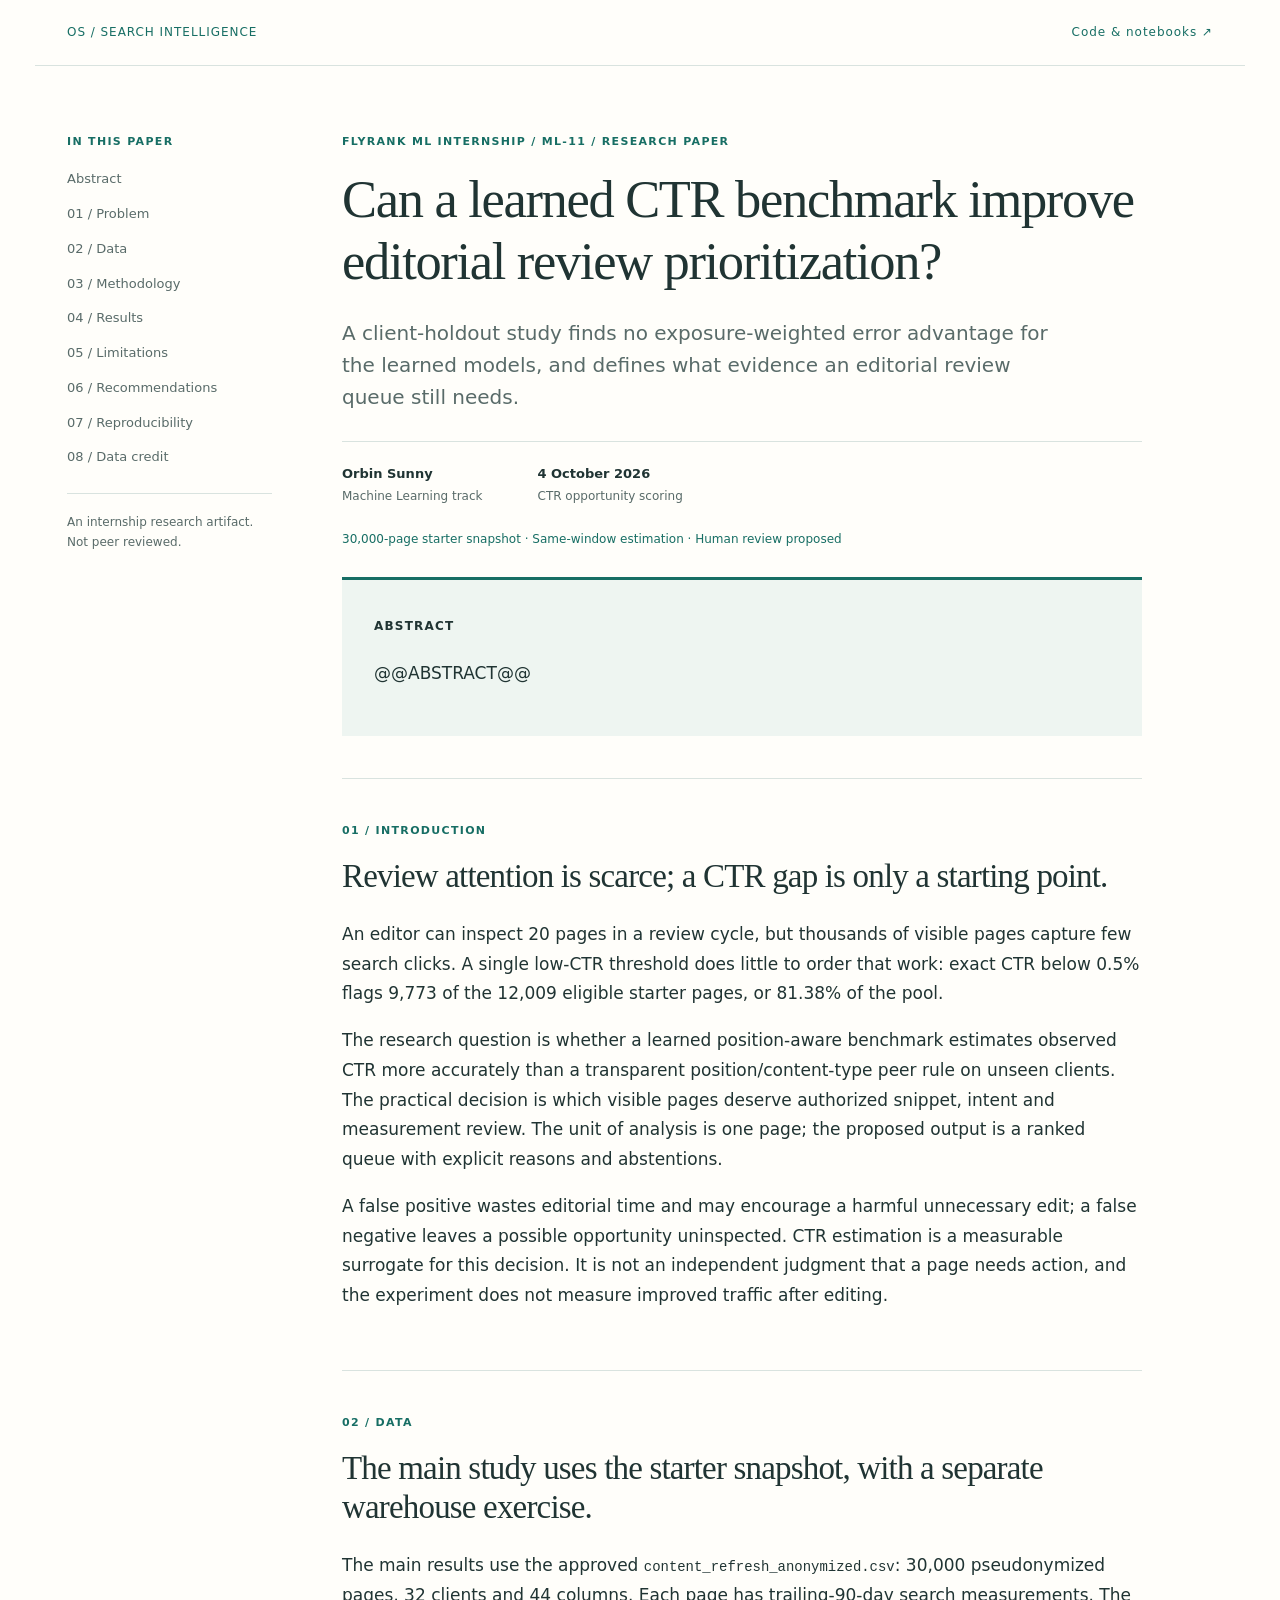
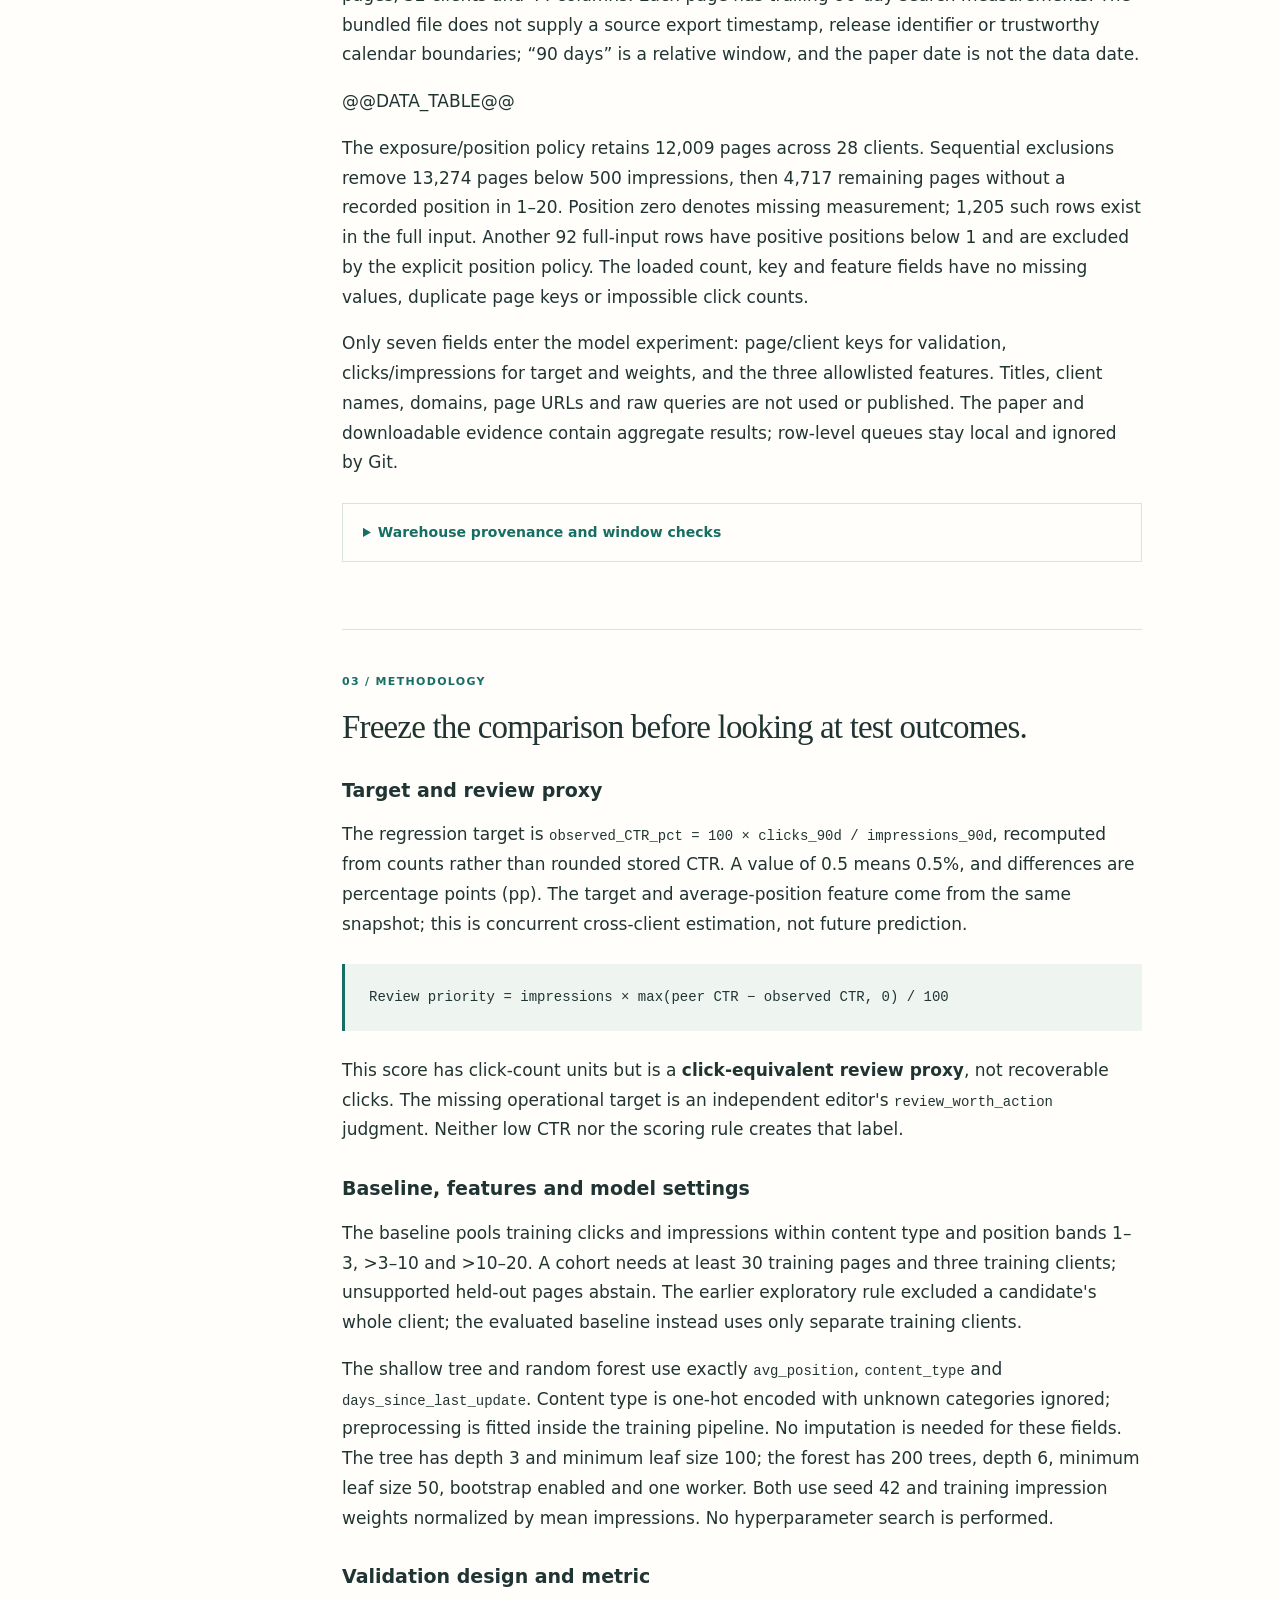
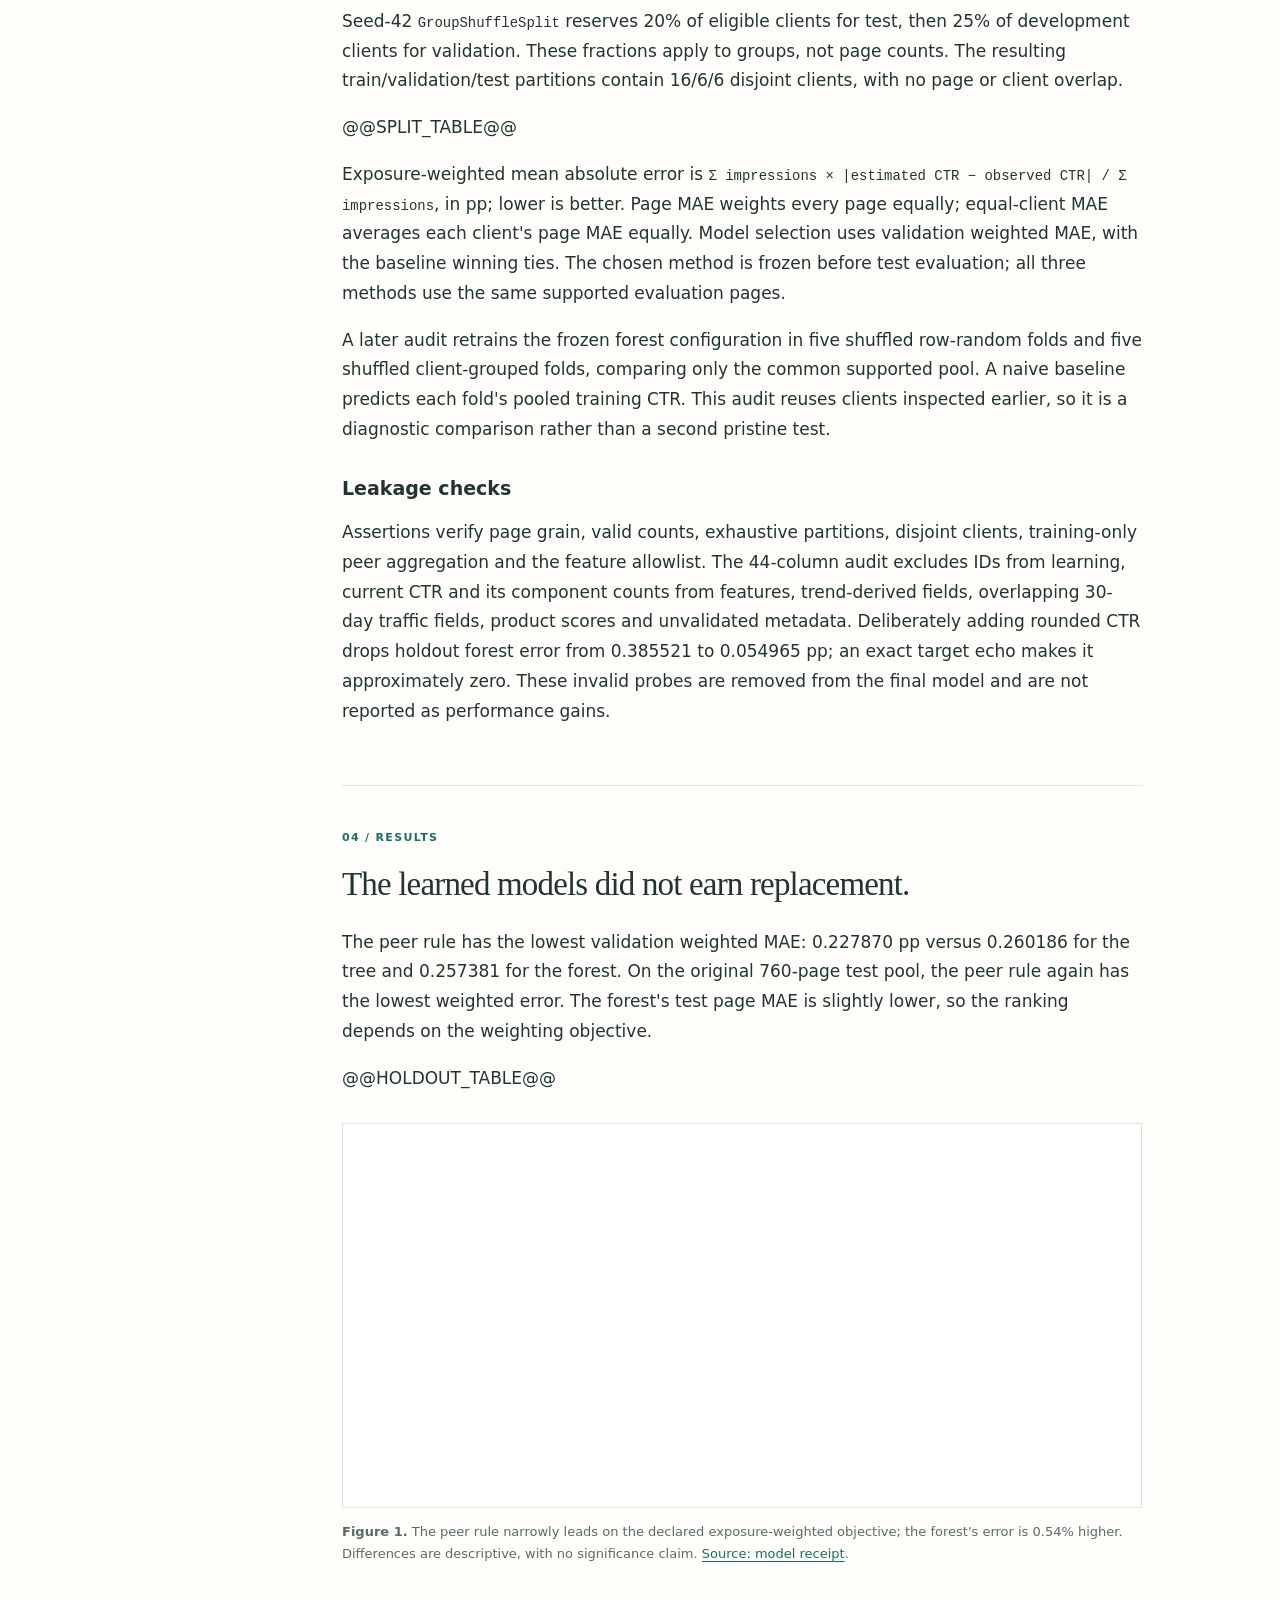
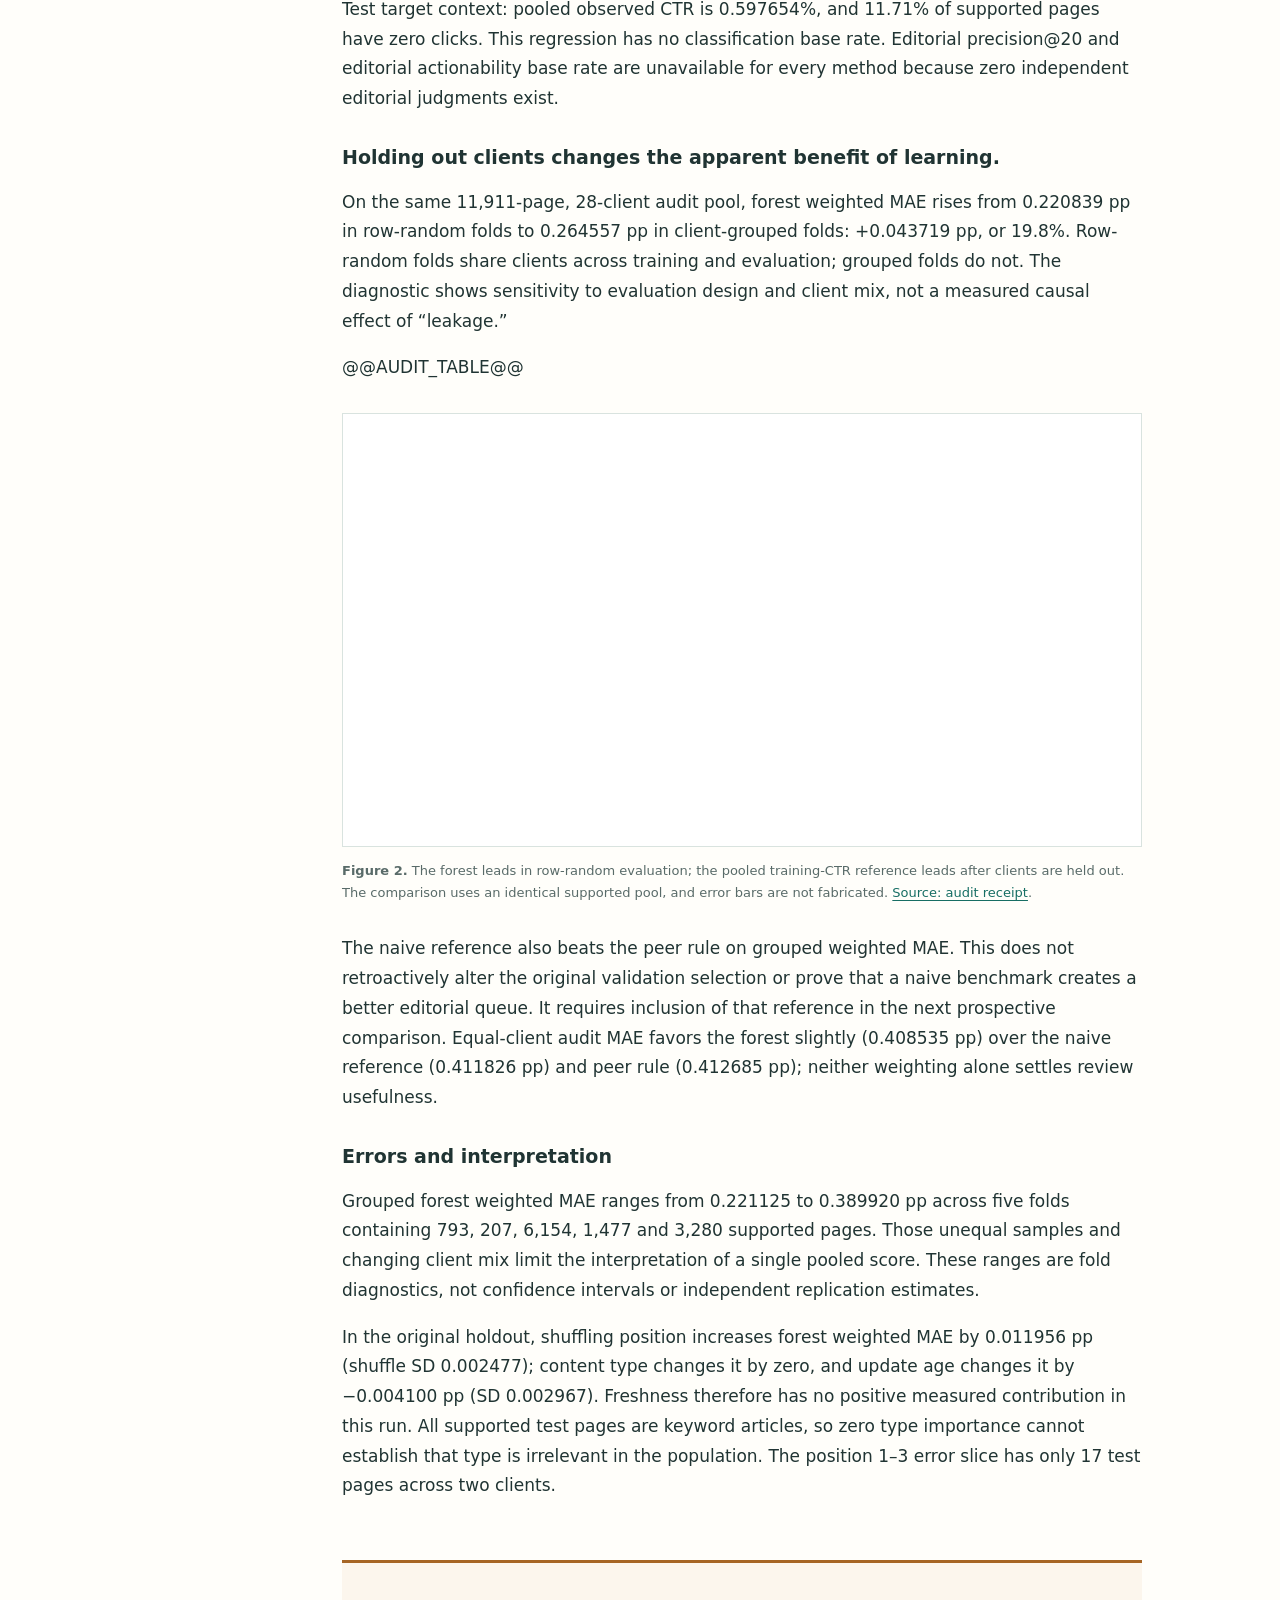
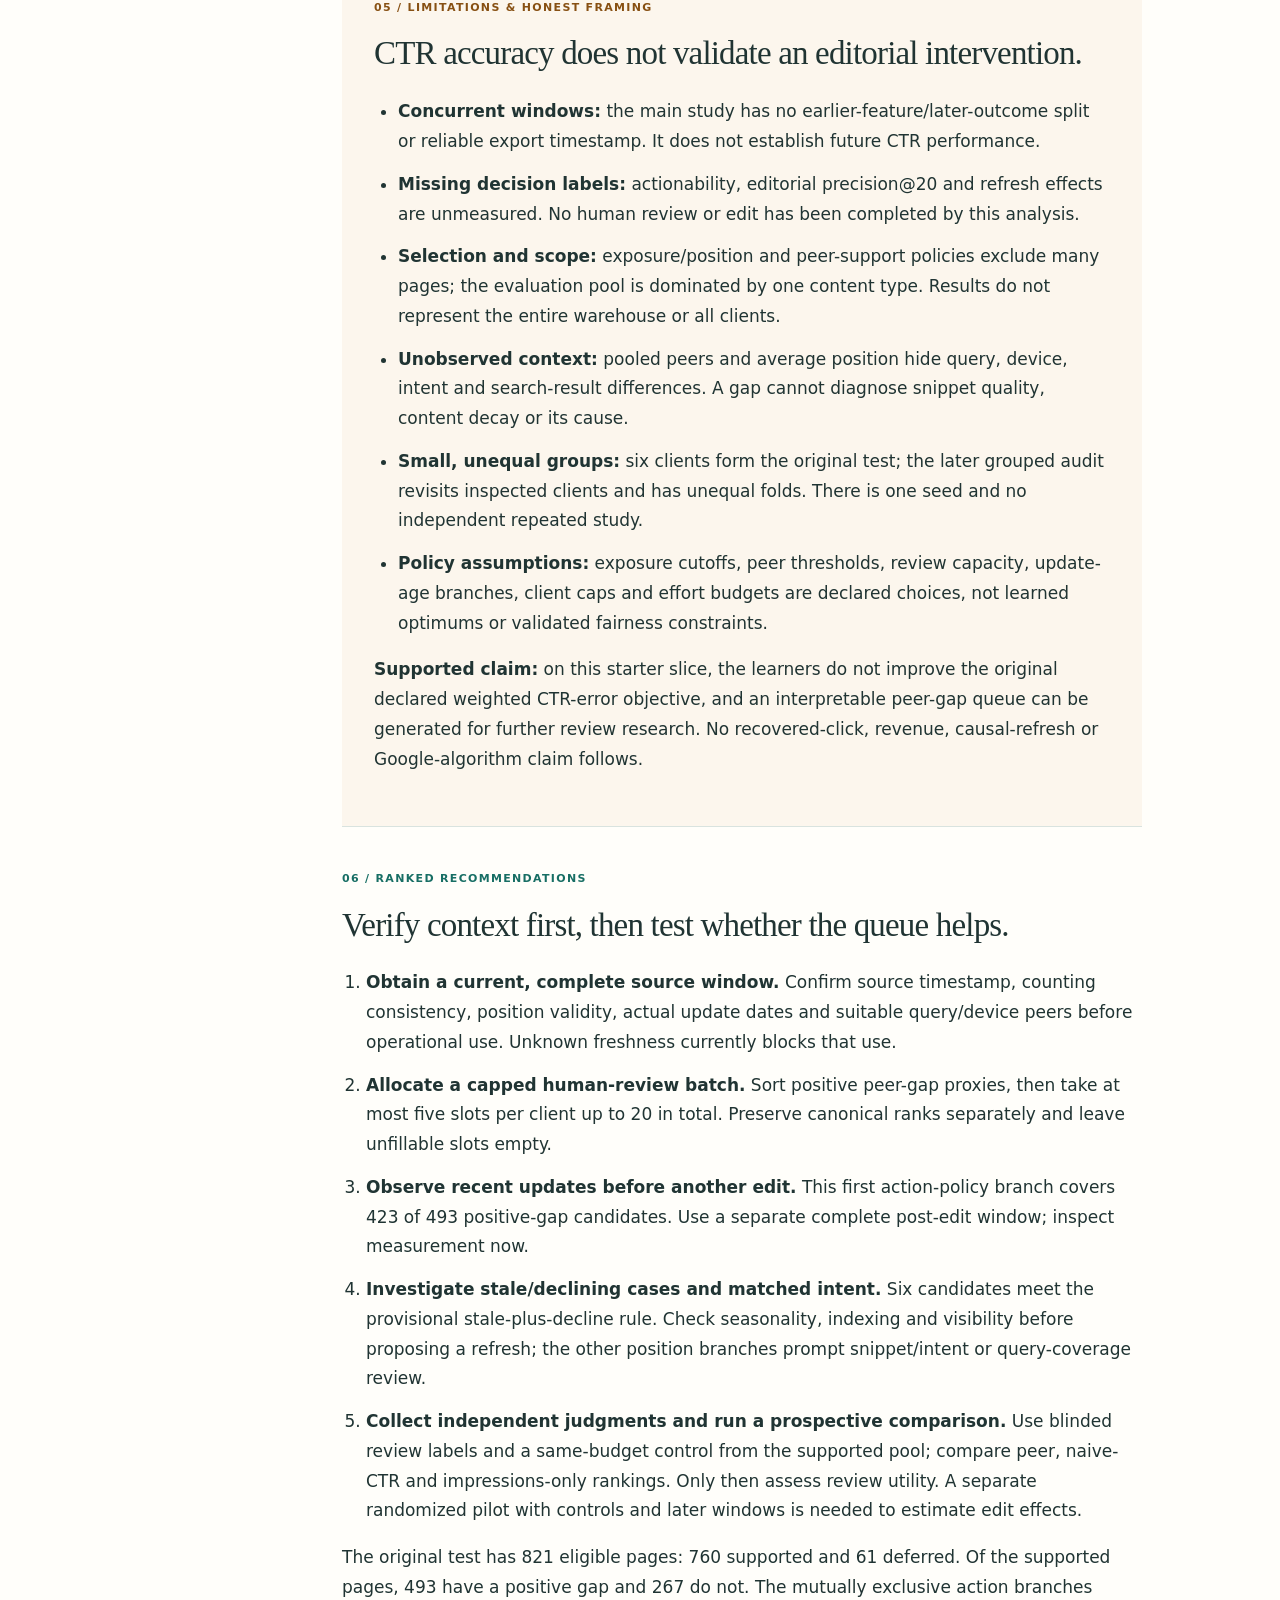
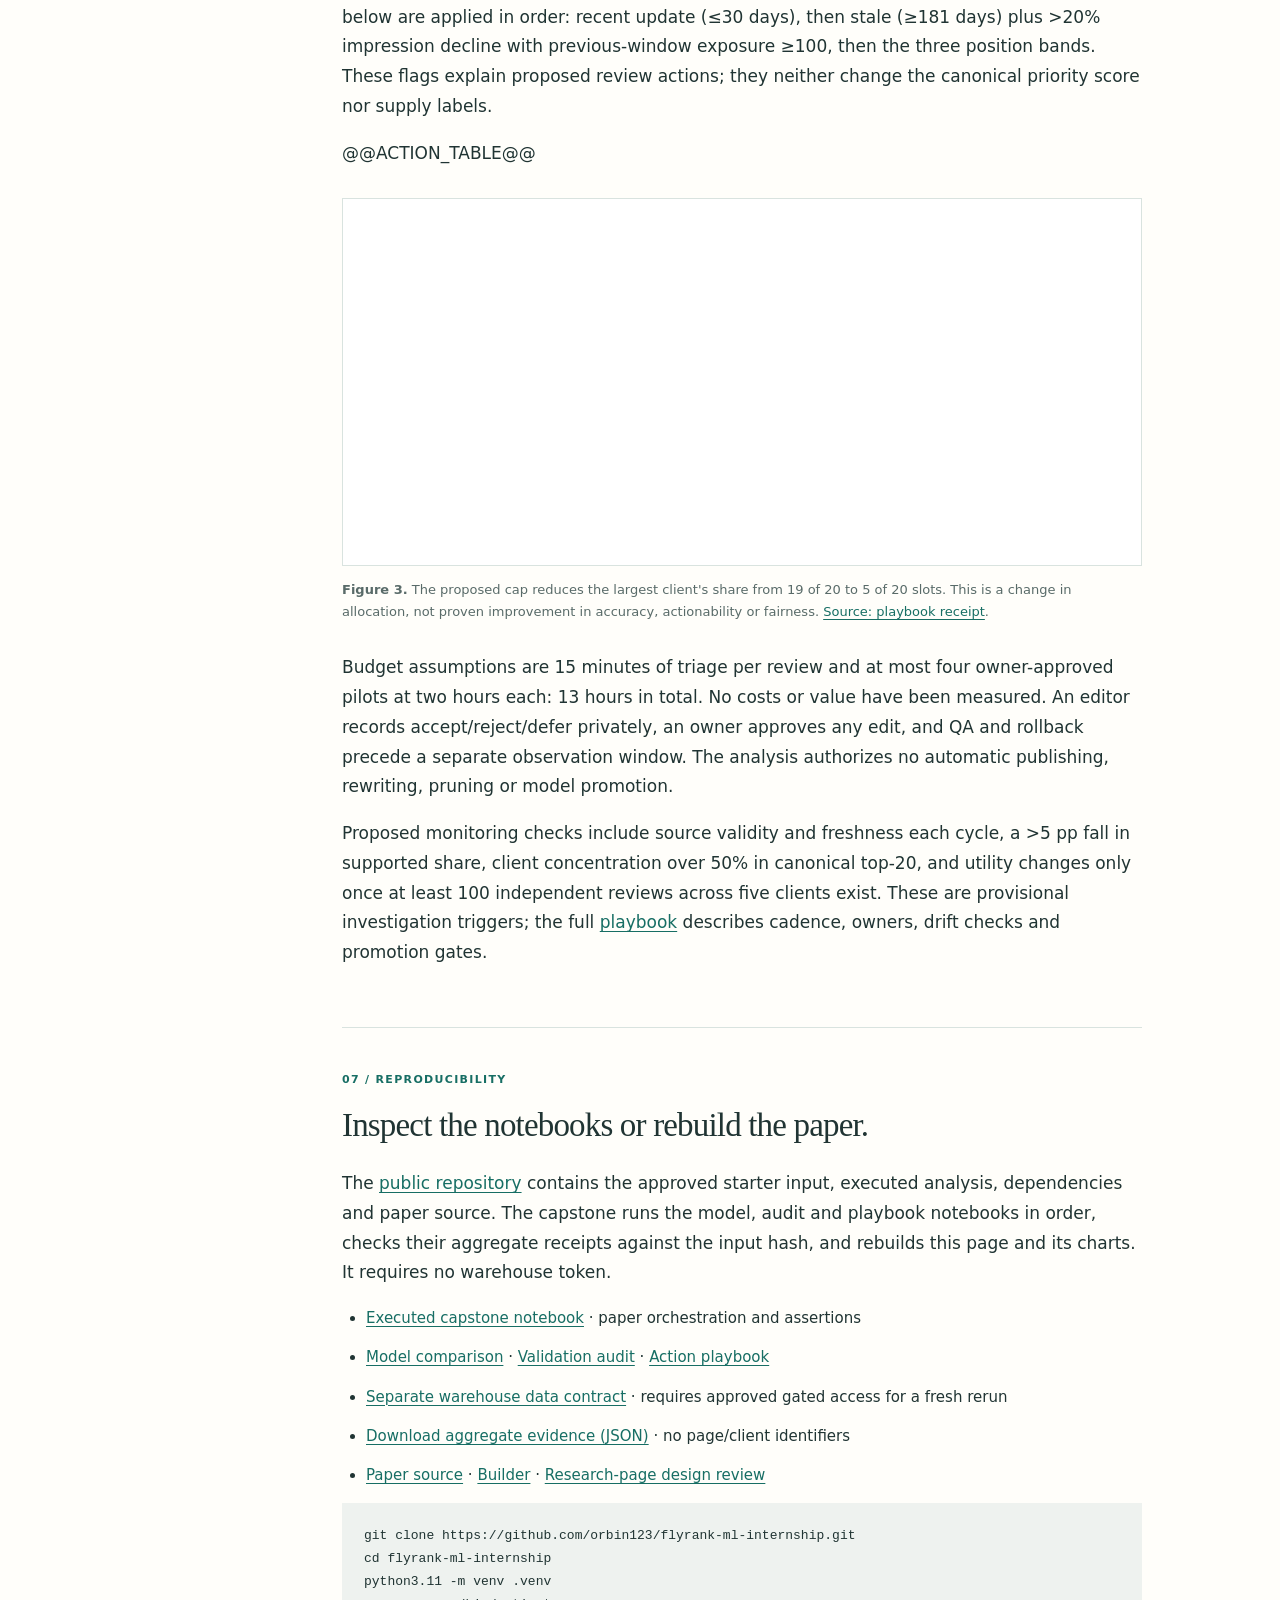
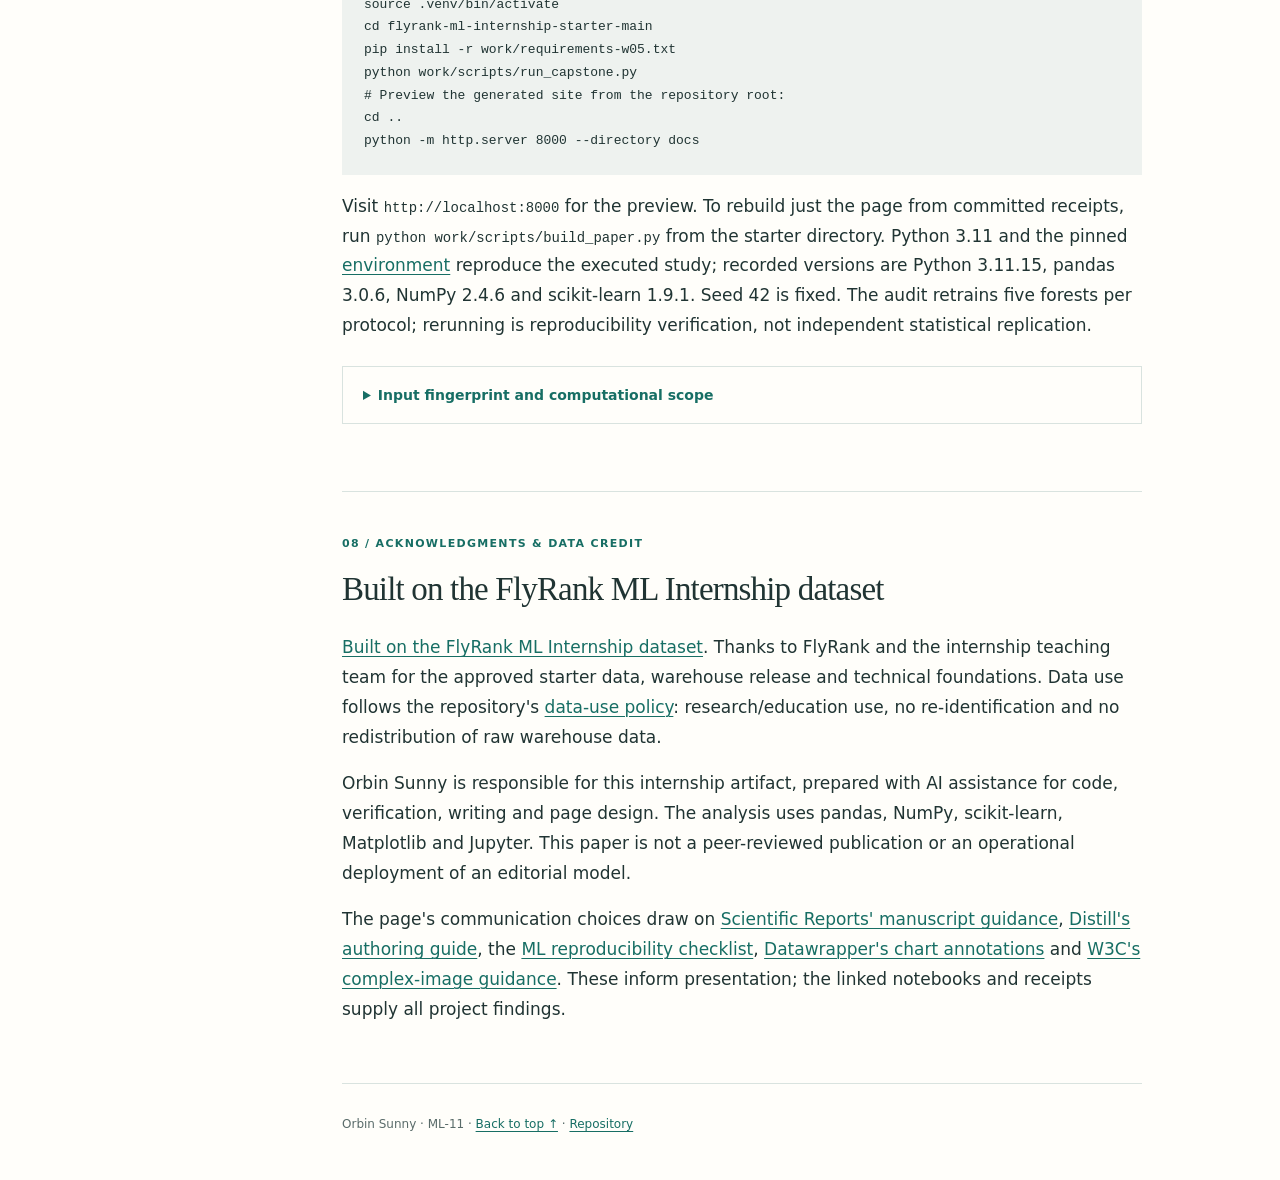
==== flyrank-ml-internship-starter-main/work/paper/index.template.html @ 42ed4297 "Publish ML-11 CTR research paper and reproducible capstone" ====
<!doctype html>
<html lang="en">
<head>
  <meta charset="utf-8">
  <meta name="viewport" content="width=device-width, initial-scale=1">
  <meta name="description" content="An honest client-holdout comparison of CTR benchmarks and an offline editorial review playbook, using the FlyRank internship starter dataset.">
  <meta name="author" content="Orbin Sunny">
  <meta name="color-scheme" content="light">
  <title>Can a learned CTR benchmark improve editorial review prioritization? — Orbin Sunny</title>
  <link rel="canonical" href="https://orbin123.github.io/flyrank-ml-internship/">
  <link rel="stylesheet" href="styles.css">
</head>
<body>
<a class="skip" href="#paper">Skip to paper</a>
<header class="masthead"><a href="#top">OS / SEARCH INTELLIGENCE</a><a href="@@REPO@@">Code &amp; notebooks ↗</a></header>
<div class="layout" id="top">
<nav class="contents" aria-label="Paper contents">
  <p class="eyebrow">In this paper</p>
  <a href="#abstract">Abstract</a>
  <a href="#introduction">01 / Problem</a>
  <a href="#data">02 / Data</a>
  <a href="#methodology">03 / Methodology</a>
  <a href="#results">04 / Results</a>
  <a href="#limitations">05 / Limitations</a>
  <a href="#recommendations">06 / Recommendations</a>
  <a href="#reproducibility">07 / Reproducibility</a>
  <a href="#acknowledgments">08 / Data credit</a>
  <p class="nav-note">An internship research artifact.<br>Not peer reviewed.</p>
</nav>
<main id="paper">
<article>
<div class="paper-header">
  <p class="eyebrow">FlyRank ML Internship / ML-11 / Research paper</p>
  <h1>Can a learned CTR benchmark improve editorial review prioritization?</h1>
  <p class="dek">A client-holdout study finds no exposure-weighted error advantage for the learned models, and defines what evidence an editorial review queue still needs.</p>
  <div class="byline"><span><strong>Orbin Sunny</strong><br>Machine Learning track</span><span><strong>4 October 2026</strong><br>CTR opportunity scoring</span></div>
  <p class="scope-label">30,000-page starter snapshot · Same-window estimation · Human review proposed</p>
</div>

<section id="abstract" class="abstract" aria-labelledby="abstract-title">
  <h2 id="abstract-title">Abstract</h2>
  <p>@@ABSTRACT@@</p>
</section>

<section id="introduction">
  <p class="section-number">01 / Introduction</p>
  <h2>Review attention is scarce; a CTR gap is only a starting point.</h2>
  <p>An editor can inspect 20 pages in a review cycle, but thousands of visible pages capture few search clicks. A single low-CTR threshold does little to order that work: exact CTR below 0.5% flags 9,773 of the 12,009 eligible starter pages, or 81.38% of the pool.</p>
  <p>The research question is whether a learned position-aware benchmark estimates observed CTR more accurately than a transparent position/content-type peer rule on unseen clients. The practical decision is which visible pages deserve authorized snippet, intent and measurement review. The unit of analysis is one page; the proposed output is a ranked queue with explicit reasons and abstentions.</p>
  <p>A false positive wastes editorial time and may encourage a harmful unnecessary edit; a false negative leaves a possible opportunity uninspected. CTR estimation is a measurable surrogate for this decision. It is not an independent judgment that a page needs action, and the experiment does not measure improved traffic after editing.</p>
</section>

<section id="data">
  <p class="section-number">02 / Data</p>
  <h2>The main study uses the starter snapshot, with a separate warehouse exercise.</h2>
  <p>The main results use the approved <code>content_refresh_anonymized.csv</code>: 30,000 pseudonymized pages, 32 clients and 44 columns. Each page has trailing-90-day search measurements. The bundled file does not supply a source export timestamp, release identifier or trustworthy calendar boundaries; “90 days” is a relative window, and the paper date is not the data date.</p>
  @@DATA_TABLE@@
  <p>The exposure/position policy retains 12,009 pages across 28 clients. Sequential exclusions remove 13,274 pages below 500 impressions, then 4,717 remaining pages without a recorded position in 1–20. Position zero denotes missing measurement; 1,205 such rows exist in the full input. Another 92 full-input rows have positive positions below 1 and are excluded by the explicit position policy. The loaded count, key and feature fields have no missing values, duplicate page keys or impossible click counts.</p>
  <p>Only seven fields enter the model experiment: page/client keys for validation, clicks/impressions for target and weights, and the three allowlisted features. Titles, client names, domains, page URLs and raw queries are not used or published. The paper and downloadable evidence contain aggregate results; row-level queues stay local and ignored by Git.</p>
  <details>
    <summary>Warehouse provenance and window checks</summary>
    <p>The separate <a href="@@SOURCE@@/work/notebooks/w03_data_contract.ipynb">data-contract notebook</a> uses warehouse release <code>v20260703</code>, pinned to revision <code>50cbf7c3909d07be4d1b5906b4d09e882e5acbf2</code>. It reads only the March 2026 partition of <code>fact_content_daily_performance</code> and <code>dim_clients</code>. The recorded March slice contains 9,841,378 rows across 55 clients, with 413,966 rows passing <code>ga4_data_available IS TRUE</code>.</p>
    <p>Features use 1–15 March 2026; 16–18 March are unused for an assumed reporting lag; labels use 19–31 March. Requiring complete availability and exposure yields only 137 labeled pages across five clients. That exercise demonstrates a development-time leakage check, not the main paper's CTR-regression result. Its saved evidence is linked for inspection and is not rerun by the token-free capstone build.</p>
    <p>The release's daily fact has 78,835,655 rows according to the <a href="https://huggingface.co/datasets/FlyRank/internship-warehouse">dataset card</a>. This paper does not claim that its main model trained or was evaluated on all those rows. June, the latest-month sample, query-90d facts and final-snapshot content metadata were excluded from the March exercise to preserve its window boundary.</p>
  </details>
</section>

<section id="methodology">
  <p class="section-number">03 / Methodology</p>
  <h2>Freeze the comparison before looking at test outcomes.</h2>
  <h3>Target and review proxy</h3>
  <p>The regression target is <code>observed_CTR_pct = 100 × clicks_90d / impressions_90d</code>, recomputed from counts rather than rounded stored CTR. A value of 0.5 means 0.5%, and differences are percentage points (pp). The target and average-position feature come from the same snapshot; this is concurrent cross-client estimation, not future prediction.</p>
  <div class="equation" aria-label="Review priority formula">Review priority = impressions × max(peer CTR − observed CTR, 0) / 100</div>
  <p>This score has click-count units but is a <strong>click-equivalent review proxy</strong>, not recoverable clicks. The missing operational target is an independent editor's <code>review_worth_action</code> judgment. Neither low CTR nor the scoring rule creates that label.</p>
  <h3>Baseline, features and model settings</h3>
  <p>The baseline pools training clicks and impressions within content type and position bands 1–3, &gt;3–10 and &gt;10–20. A cohort needs at least 30 training pages and three training clients; unsupported held-out pages abstain. The earlier exploratory rule excluded a candidate's whole client; the evaluated baseline instead uses only separate training clients.</p>
  <p>The shallow tree and random forest use exactly <code>avg_position</code>, <code>content_type</code> and <code>days_since_last_update</code>. Content type is one-hot encoded with unknown categories ignored; preprocessing is fitted inside the training pipeline. No imputation is needed for these fields. The tree has depth 3 and minimum leaf size 100; the forest has 200 trees, depth 6, minimum leaf size 50, bootstrap enabled and one worker. Both use seed 42 and training impression weights normalized by mean impressions. No hyperparameter search is performed.</p>
  <h3>Validation design and metric</h3>
  <p>Seed-42 <code>GroupShuffleSplit</code> reserves 20% of eligible clients for test, then 25% of development clients for validation. These fractions apply to groups, not page counts. The resulting train/validation/test partitions contain 16/6/6 disjoint clients, with no page or client overlap.</p>
  @@SPLIT_TABLE@@
  <p>Exposure-weighted mean absolute error is <code>Σ impressions × |estimated CTR − observed CTR| / Σ impressions</code>, in pp; lower is better. Page MAE weights every page equally; equal-client MAE averages each client's page MAE equally. Model selection uses validation weighted MAE, with the baseline winning ties. The chosen method is frozen before test evaluation; all three methods use the same supported evaluation pages.</p>
  <p>A later audit retrains the frozen forest configuration in five shuffled row-random folds and five shuffled client-grouped folds, comparing only the common supported pool. A naive baseline predicts each fold's pooled training CTR. This audit reuses clients inspected earlier, so it is a diagnostic comparison rather than a second pristine test.</p>
  <h3>Leakage checks</h3>
  <p>Assertions verify page grain, valid counts, exhaustive partitions, disjoint clients, training-only peer aggregation and the feature allowlist. The 44-column audit excludes IDs from learning, current CTR and its component counts from features, trend-derived fields, overlapping 30-day traffic fields, product scores and unvalidated metadata. Deliberately adding rounded CTR drops holdout forest error from 0.385521 to 0.054965 pp; an exact target echo makes it approximately zero. These invalid probes are removed from the final model and are not reported as performance gains.</p>
</section>

<section id="results">
  <p class="section-number">04 / Results</p>
  <h2>The learned models did not earn replacement.</h2>
  <p>The peer rule has the lowest validation weighted MAE: 0.227870 pp versus 0.260186 for the tree and 0.257381 for the forest. On the original 760-page test pool, the peer rule again has the lowest weighted error. The forest's test page MAE is slightly lower, so the ranking depends on the weighting objective.</p>
  @@HOLDOUT_TABLE@@
  <figure>
    <picture><source media="(max-width: 760px)" srcset="assets/holdout-mobile.svg"><img src="assets/holdout.svg" width="960" height="460" alt="On the same 760 held-out pages, weighted CTR MAE is 0.383436 pp for the peer rule, 0.388038 for the tree and 0.385521 for the forest."></picture>
    <figcaption><strong>Figure 1.</strong> The peer rule narrowly leads on the declared exposure-weighted objective; the forest's error is 0.54% higher. Differences are descriptive, with no significance claim. <a href="@@SOURCE@@/work/outputs/w05_model_metrics.json">Source: model receipt</a>.</figcaption>
  </figure>
  <p>Test target context: pooled observed CTR is 0.597654%, and 11.71% of supported pages have zero clicks. This regression has no classification base rate. Editorial precision@20 and editorial actionability base rate are unavailable for every method because zero independent editorial judgments exist.</p>
  <h3>Holding out clients changes the apparent benefit of learning.</h3>
  <p>On the same 11,911-page, 28-client audit pool, forest weighted MAE rises from 0.220839 pp in row-random folds to 0.264557 pp in client-grouped folds: +0.043719 pp, or 19.8%. Row-random folds share clients across training and evaluation; grouped folds do not. The diagnostic shows sensitivity to evaluation design and client mix, not a measured causal effect of “leakage.”</p>
  @@AUDIT_TABLE@@
  <figure>
    <picture><source media="(max-width: 760px)" srcset="assets/split-audit-mobile.svg"><img src="assets/split-audit.svg" width="960" height="520" alt="Row-random audit errors are 0.236621, 0.233558 and 0.220839 pp for pooled CTR, peer rule and forest; grouped errors are 0.250899, 0.258531 and 0.264557 pp respectively."></picture>
    <figcaption><strong>Figure 2.</strong> The forest leads in row-random evaluation; the pooled training-CTR reference leads after clients are held out. The comparison uses an identical supported pool, and error bars are not fabricated. <a href="@@SOURCE@@/work/outputs/w06_validation_audit_metrics.json">Source: audit receipt</a>.</figcaption>
  </figure>
  <p>The naive reference also beats the peer rule on grouped weighted MAE. This does not retroactively alter the original validation selection or prove that a naive benchmark creates a better editorial queue. It requires inclusion of that reference in the next prospective comparison. Equal-client audit MAE favors the forest slightly (0.408535 pp) over the naive reference (0.411826 pp) and peer rule (0.412685 pp); neither weighting alone settles review usefulness.</p>
  <h3>Errors and interpretation</h3>
  <p>Grouped forest weighted MAE ranges from 0.221125 to 0.389920 pp across five folds containing 793, 207, 6,154, 1,477 and 3,280 supported pages. Those unequal samples and changing client mix limit the interpretation of a single pooled score. These ranges are fold diagnostics, not confidence intervals or independent replication estimates.</p>
  <p>In the original holdout, shuffling position increases forest weighted MAE by 0.011956 pp (shuffle SD 0.002477); content type changes it by zero, and update age changes it by −0.004100 pp (SD 0.002967). Freshness therefore has no positive measured contribution in this run. All supported test pages are keyword articles, so zero type importance cannot establish that type is irrelevant in the population. The position 1–3 error slice has only 17 test pages across two clients.</p>
</section>

<section id="limitations" class="limitations">
  <p class="section-number">05 / Limitations &amp; honest framing</p>
  <h2>CTR accuracy does not validate an editorial intervention.</h2>
  <ul>
    <li><strong>Concurrent windows:</strong> the main study has no earlier-feature/later-outcome split or reliable export timestamp. It does not establish future CTR performance.</li>
    <li><strong>Missing decision labels:</strong> actionability, editorial precision@20 and refresh effects are unmeasured. No human review or edit has been completed by this analysis.</li>
    <li><strong>Selection and scope:</strong> exposure/position and peer-support policies exclude many pages; the evaluation pool is dominated by one content type. Results do not represent the entire warehouse or all clients.</li>
    <li><strong>Unobserved context:</strong> pooled peers and average position hide query, device, intent and search-result differences. A gap cannot diagnose snippet quality, content decay or its cause.</li>
    <li><strong>Small, unequal groups:</strong> six clients form the original test; the later grouped audit revisits inspected clients and has unequal folds. There is one seed and no independent repeated study.</li>
    <li><strong>Policy assumptions:</strong> exposure cutoffs, peer thresholds, review capacity, update-age branches, client caps and effort budgets are declared choices, not learned optimums or validated fairness constraints.</li>
  </ul>
  <p><strong>Supported claim:</strong> on this starter slice, the learners do not improve the original declared weighted CTR-error objective, and an interpretable peer-gap queue can be generated for further review research. No recovered-click, revenue, causal-refresh or Google-algorithm claim follows.</p>
</section>

<section id="recommendations">
  <p class="section-number">06 / Ranked recommendations</p>
  <h2>Verify context first, then test whether the queue helps.</h2>
  <ol class="recommendations">
    <li><strong>Obtain a current, complete source window.</strong> Confirm source timestamp, counting consistency, position validity, actual update dates and suitable query/device peers before operational use. Unknown freshness currently blocks that use.</li>
    <li><strong>Allocate a capped human-review batch.</strong> Sort positive peer-gap proxies, then take at most five slots per client up to 20 in total. Preserve canonical ranks separately and leave unfillable slots empty.</li>
    <li><strong>Observe recent updates before another edit.</strong> This first action-policy branch covers 423 of 493 positive-gap candidates. Use a separate complete post-edit window; inspect measurement now.</li>
    <li><strong>Investigate stale/declining cases and matched intent.</strong> Six candidates meet the provisional stale-plus-decline rule. Check seasonality, indexing and visibility before proposing a refresh; the other position branches prompt snippet/intent or query-coverage review.</li>
    <li><strong>Collect independent judgments and run a prospective comparison.</strong> Use blinded review labels and a same-budget control from the supported pool; compare peer, naive-CTR and impressions-only rankings. Only then assess review utility. A separate randomized pilot with controls and later windows is needed to estimate edit effects.</li>
  </ol>
  <p>The original test has 821 eligible pages: 760 supported and 61 deferred. Of the supported pages, 493 have a positive gap and 267 do not. The mutually exclusive action branches below are applied in order: recent update (≤30 days), then stale (≥181 days) plus &gt;20% impression decline with previous-window exposure ≥100, then the three position bands. These flags explain proposed review actions; they neither change the canonical priority score nor supply labels.</p>
  @@ACTION_TABLE@@
  <figure>
    <picture><source media="(max-width: 760px)" srcset="assets/allocation-mobile.svg"><img src="assets/allocation.svg" width="960" height="440" alt="Canonical top-20 review slots cover two clients with a 95 percent maximum share; a five-per-client cap covers six clients with a 25 percent maximum share."></picture>
    <figcaption><strong>Figure 3.</strong> The proposed cap reduces the largest client's share from 19 of 20 to 5 of 20 slots. This is a change in allocation, not proven improvement in accuracy, actionability or fairness. <a href="@@SOURCE@@/work/outputs/w07_action_playbook_metrics.json">Source: playbook receipt</a>.</figcaption>
  </figure>
  <p>Budget assumptions are 15 minutes of triage per review and at most four owner-approved pilots at two hours each: 13 hours in total. No costs or value have been measured. An editor records accept/reject/defer privately, an owner approves any edit, and QA and rollback precede a separate observation window. The analysis authorizes no automatic publishing, rewriting, pruning or model promotion.</p>
  <p>Proposed monitoring checks include source validity and freshness each cycle, a &gt;5 pp fall in supported share, client concentration over 50% in canonical top-20, and utility changes only once at least 100 independent reviews across five clients exist. These are provisional investigation triggers; the full <a href="@@SOURCE@@/work/notebooks/w07_action_playbook.ipynb">playbook</a> describes cadence, owners, drift checks and promotion gates.</p>
</section>

<section id="reproducibility">
  <p class="section-number">07 / Reproducibility</p>
  <h2>Inspect the notebooks or rebuild the paper.</h2>
  <p>The <a href="@@REPO@@">public repository</a> contains the approved starter input, executed analysis, dependencies and paper source. The capstone runs the model, audit and playbook notebooks in order, checks their aggregate receipts against the input hash, and rebuilds this page and its charts. It requires no warehouse token.</p>
  <ul class="artifact-links">
    <li><a href="@@SOURCE@@/work/notebooks/capstone.ipynb">Executed capstone notebook</a> · paper orchestration and assertions</li>
    <li><a href="@@SOURCE@@/work/notebooks/w05_model.ipynb">Model comparison</a> · <a href="@@SOURCE@@/work/notebooks/w06_validation_audit.ipynb">Validation audit</a> · <a href="@@SOURCE@@/work/notebooks/w07_action_playbook.ipynb">Action playbook</a></li>
    <li><a href="@@SOURCE@@/work/notebooks/w03_data_contract.ipynb">Separate warehouse data contract</a> · requires approved gated access for a fresh rerun</li>
    <li><a href="assets/evidence.json">Download aggregate evidence (JSON)</a> · no page/client identifiers</li>
    <li><a href="@@SOURCE@@/work/paper/index.template.html">Paper source</a> · <a href="@@SOURCE@@/work/scripts/build_paper.py">Builder</a> · <a href="@@SOURCE@@/work/research_page_design.md">Research-page design review</a></li>
  </ul>
  <pre><code>git clone https://github.com/orbin123/flyrank-ml-internship.git
cd flyrank-ml-internship
python3.11 -m venv .venv
source .venv/bin/activate
cd flyrank-ml-internship-starter-main
pip install -r work/requirements-w05.txt
python work/scripts/run_capstone.py
# Preview the generated site from the repository root:
cd ..
python -m http.server 8000 --directory docs</code></pre>
  <p>Visit <code>http://localhost:8000</code> for the preview. To rebuild just the page from committed receipts, run <code>python work/scripts/build_paper.py</code> from the starter directory. Python 3.11 and the pinned <a href="@@SOURCE@@/work/requirements-w05.txt">environment</a> reproduce the executed study; recorded versions are Python 3.11.15, pandas 3.0.6, NumPy 2.4.6 and scikit-learn 1.9.1. Seed 42 is fixed. The audit retrains five forests per protocol; rerunning is reproducibility verification, not independent statistical replication.</p>
  <details><summary>Input fingerprint and computational scope</summary>
    <p>Starter input SHA-256: <code class="hash">@@DATA_HASH@@</code>. All three source receipts agree on this fingerprint. The dataset stays in its approved starter location; no new dataset or local queue is committed.</p>
    <p>The main comparison fits one shallow tree and one 200-tree forest. The audit additionally fits ten cross-validation forests and two deliberately invalid leakage probes; the playbook reconstructs the rule without fitting a model. The build is a CPU-only local run with the forest limited to one worker. Runtime of the capstone rerun is recorded in its executed output; training-only energy use and independent repetition variance are not measured.</p>
  </details>
</section>

<section id="acknowledgments">
  <p class="section-number">08 / Acknowledgments &amp; data credit</p>
  <h2>Built on the FlyRank ML Internship dataset</h2>
  <p><a href="https://flyrank.ai">Built on the FlyRank ML Internship dataset</a>. Thanks to FlyRank and the internship teaching team for the approved starter data, warehouse release and technical foundations. Data use follows the repository's <a href="@@SOURCE@@/DATA_USE.md">data-use policy</a>: research/education use, no re-identification and no redistribution of raw warehouse data.</p>
  <p>Orbin Sunny is responsible for this internship artifact, prepared with AI assistance for code, verification, writing and page design. The analysis uses pandas, NumPy, scikit-learn, Matplotlib and Jupyter. This paper is not a peer-reviewed publication or an operational deployment of an editorial model.</p>
  <p>The page's communication choices draw on <a href="https://www.nature.com/srep/author-instructions/submission-guidelines">Scientific Reports' manuscript guidance</a>, <a href="https://distill.pub/guide/">Distill's authoring guide</a>, the <a href="https://www.cs.mcgill.ca/~jpineau/ReproducibilityChecklist-v2.0.pdf">ML reproducibility checklist</a>, <a href="https://www.datawrapper.de/academy/annotate-tab">Datawrapper's chart annotations</a> and <a href="https://www.w3.org/WAI/tutorials/images/complex/">W3C's complex-image guidance</a>. These inform presentation; the linked notebooks and receipts supply all project findings.</p>
</section>
</article>
<footer>Orbin Sunny · ML-11 · <a href="#top">Back to top ↑</a> · <a href="@@REPO@@">Repository</a></footer>
</main>
</div>
</body>
</html>
---- flyrank-ml-internship-starter-main/work/paper/styles.css ----
:root { --ink:#203433; --muted:#596b69; --teal:#176e64; --line:#d9e3df; --paper:#fffefa; --tint:#eef5f1; }
* { box-sizing:border-box; }
html { scroll-padding-top:28px; }
body { margin:0; background:var(--paper); color:var(--ink); font-family:system-ui,-apple-system,BlinkMacSystemFont,"Segoe UI",sans-serif; font-size:17px; line-height:1.75; }
a { color:var(--teal); text-decoration-thickness:1px; text-underline-offset:3px; }
a:hover { color:#0c483f; }
a:focus-visible,summary:focus-visible { outline:3px solid #ad631b; outline-offset:5px; }
.skip { position:absolute; left:20px; top:-100px; background:white; padding:10px; z-index:2; }
.skip:focus { top:10px; }
.masthead { max-width:1210px; margin:auto; padding:22px 32px; display:flex; justify-content:space-between; align-items:center; border-bottom:1px solid var(--line); gap:16px; font-size:12px; letter-spacing:.08em; }
.masthead a { text-decoration:none; }
.layout { display:grid; grid-template-columns:205px minmax(0,800px); gap:70px; max-width:1210px; margin:0 auto; padding:55px 32px 0; }
.contents { position:sticky; top:30px; align-self:start; font-size:13px; }
.contents a { display:block; padding:6px 0; text-decoration:none; color:var(--muted); }
.contents a:hover { color:var(--teal); text-decoration:underline; }
.eyebrow,.section-number { color:var(--teal); text-transform:uppercase; letter-spacing:.12em; font-size:11px; font-weight:700; }
.nav-note { padding-top:18px; margin-top:18px; border-top:1px solid var(--line); color:var(--muted); font-size:12px; line-height:1.7; }
main { min-width:0; }
h1,h2 { font-family:Georgia,"Times New Roman",serif; font-weight:400; line-height:1.18; letter-spacing:-.025em; }
h1 { font-size:clamp(36px,4.1vw,55px); margin:18px 0 24px; }
h2 { font-size:33px; margin:10px 0 24px; }
h3 { font-size:19px; line-height:1.4; margin:30px 0 12px; }
.dek { font-size:20px; line-height:1.6; color:var(--muted); max-width:710px; }
.byline { display:flex; gap:55px; margin:28px 0 22px; padding-top:20px; border-top:1px solid var(--line); font-size:12px; line-height:1.8; color:var(--muted); }
.byline strong { color:var(--ink); font-size:13px; font-weight:600; }
.scope-label { font-size:12px; color:var(--teal); padding-bottom:15px; }
section { border-top:1px solid var(--line); padding:42px 0; }
section p { margin:17px 0; }
.abstract { background:var(--tint); padding:29px 32px; margin:12px 0 42px; border-top:3px solid var(--teal); }
.abstract h2 { font-family:inherit; font-size:12px; text-transform:uppercase; font-weight:700; letter-spacing:.1em; }
.abstract p { font-size:17px; line-height:1.9; }
.section-number { margin-top:0; }
ul,ol { padding-left:24px; }
li { margin:13px 0; }
.limitations { border-top:3px solid #a66524; background:#fcf6ed; padding:35px 32px; }
.limitations .section-number { color:#875013; }
.equation { margin:25px 0; padding:20px 24px; background:var(--tint); border-left:3px solid var(--teal); font-family:ui-monospace,SFMono-Regular,Consolas,monospace; font-size:14px; line-height:1.9; }
.table-wrap { overflow-x:auto; margin:24px 0; border-bottom:1px solid var(--line); }
table { border-collapse:collapse; width:100%; font-size:13px; line-height:1.55; font-variant-numeric:tabular-nums; }
caption { text-align:left; color:var(--muted); font-size:12px; margin-bottom:12px; }
th,td { padding:12px 10px; text-align:left; vertical-align:top; border-top:1px solid var(--line); }
thead th { font-weight:600; background:var(--tint); color:var(--ink); }
tbody th { font-weight:500; }
td.numeric { text-align:right; white-space:nowrap; }
figure { margin:30px 0; }
figure img { display:block; width:100%; height:auto; background:white; border:1px solid var(--line); }
figcaption { padding-top:13px; color:var(--muted); font-size:13px; line-height:1.7; }
code { font-family:ui-monospace,SFMono-Regular,Consolas,monospace; font-size:.82em; overflow-wrap:anywhere; }
pre { padding:22px; background:#eef2ef; overflow:auto; line-height:1.75; font-size:13px; }
pre code { font-size:inherit; overflow-wrap:normal; }
details { border:1px solid var(--line); padding:16px 20px; margin:25px 0; font-size:14px; }
summary { cursor:pointer; color:var(--teal); font-weight:600; }
.hash { overflow-wrap:anywhere; }
.artifact-links { font-size:15px; }
footer { padding:30px 0 45px; border-top:1px solid var(--line); color:var(--muted); font-size:12px; }
@media(max-width:1000px) { .layout { grid-template-columns:160px minmax(0,1fr); gap:35px; } }
@media(max-width:760px) {
  body { font-size:16px; }
  .masthead { padding:16px 20px; font-size:10px; letter-spacing:.025em; }
  .layout { display:block; padding:26px 20px 0; }
  .contents { position:static; display:flex; flex-wrap:wrap; gap:2px 18px; border-bottom:1px solid var(--line); padding-bottom:18px; margin-bottom:30px; }
  .contents .eyebrow { width:100%; margin:0; }
  .nav-note { display:none; }
  h1 { font-size:37px; }
  h2 { font-size:29px; }
  .dek { font-size:18px; }
  .byline { gap:25px; }
  .abstract,.limitations { padding:24px 20px; }
  section { padding:30px 0; }
  table { font-size:12px; }
  .metric-table { min-width:560px; }
  th,td { padding:10px 8px; }
  .equation { padding:16px; font-size:12px; }
}
@media print {
  body { background:white; color:black; font-size:10pt; line-height:1.6; }
  .masthead,.contents,.skip,footer { display:none; }
  .layout { display:block; max-width:none; padding:0; }
  h1 { font-size:29pt; } h2 { font-size:20pt; }
  section { padding:20px 0; }
  figure { break-inside:avoid; }
  a { color:black; }
  details { border:0; padding:0; }
  details > * { display:block !important; }
  .table-wrap,pre { overflow:visible; }
}
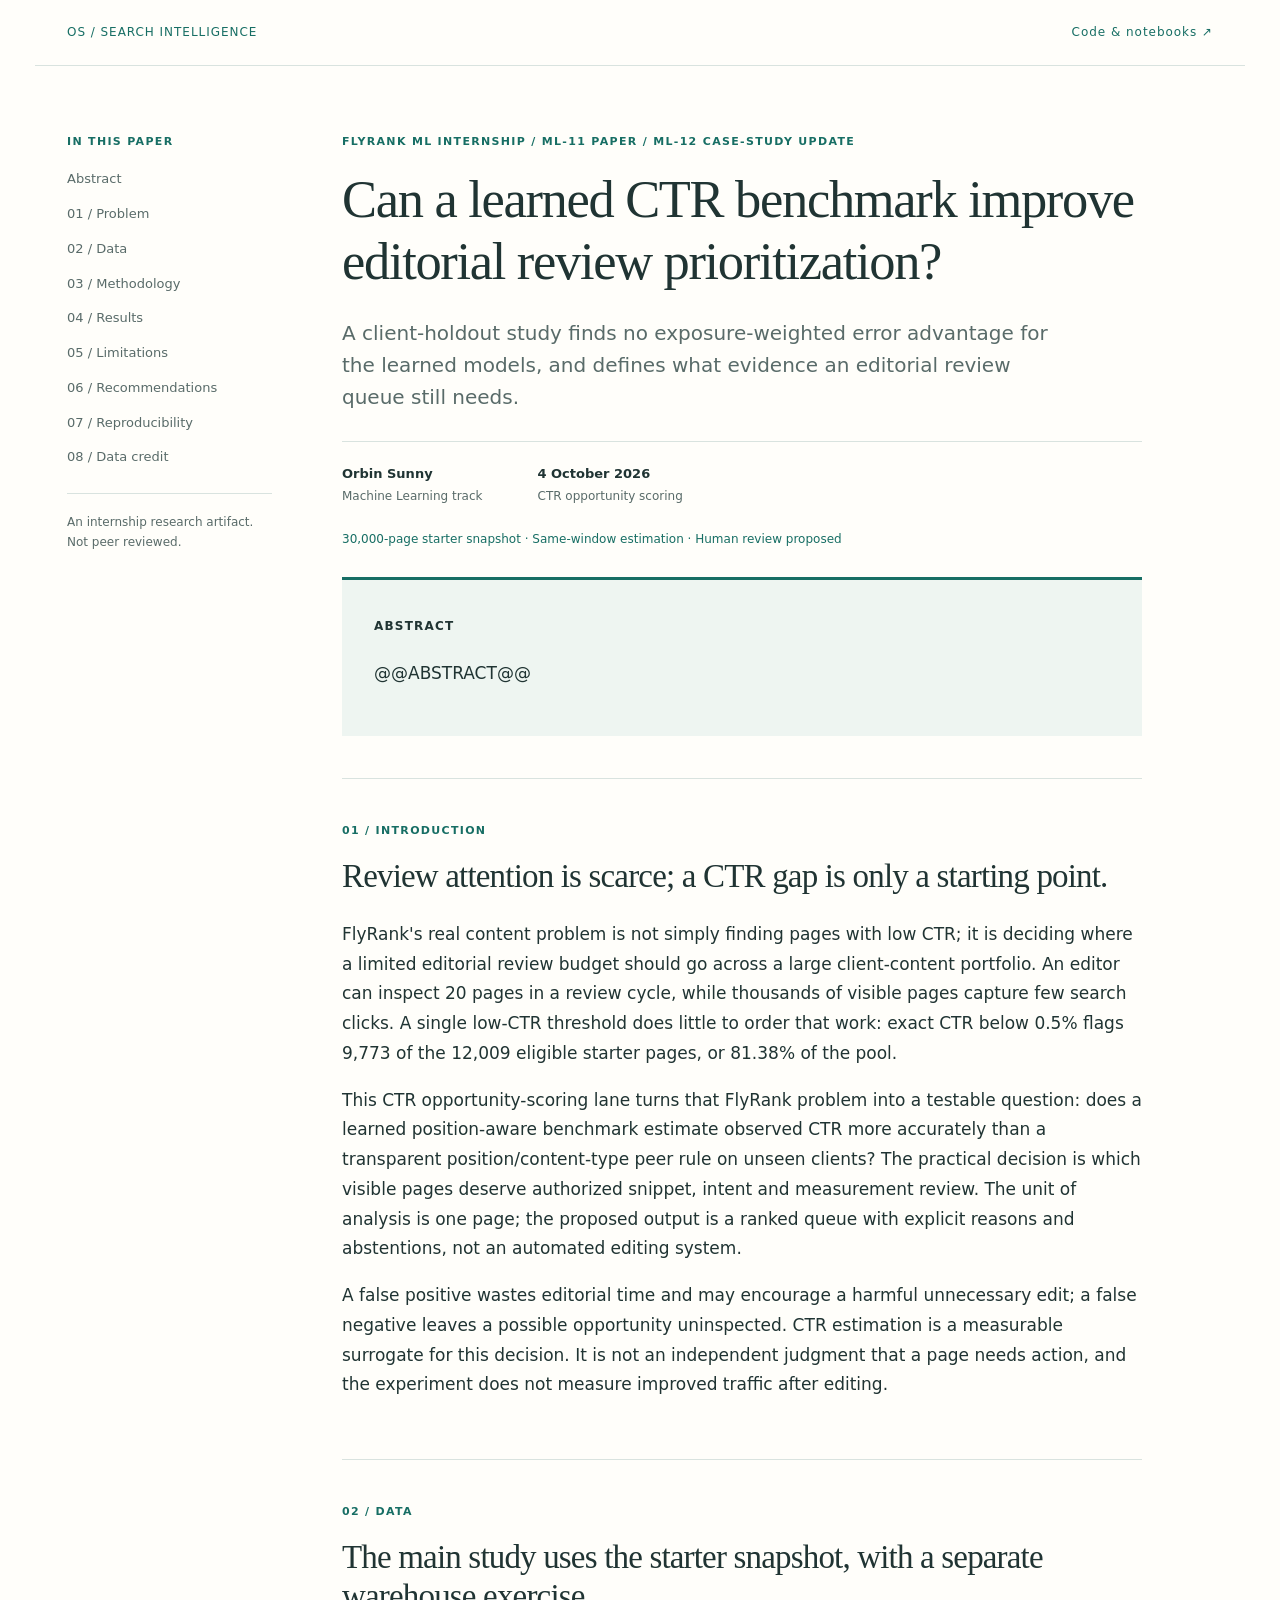
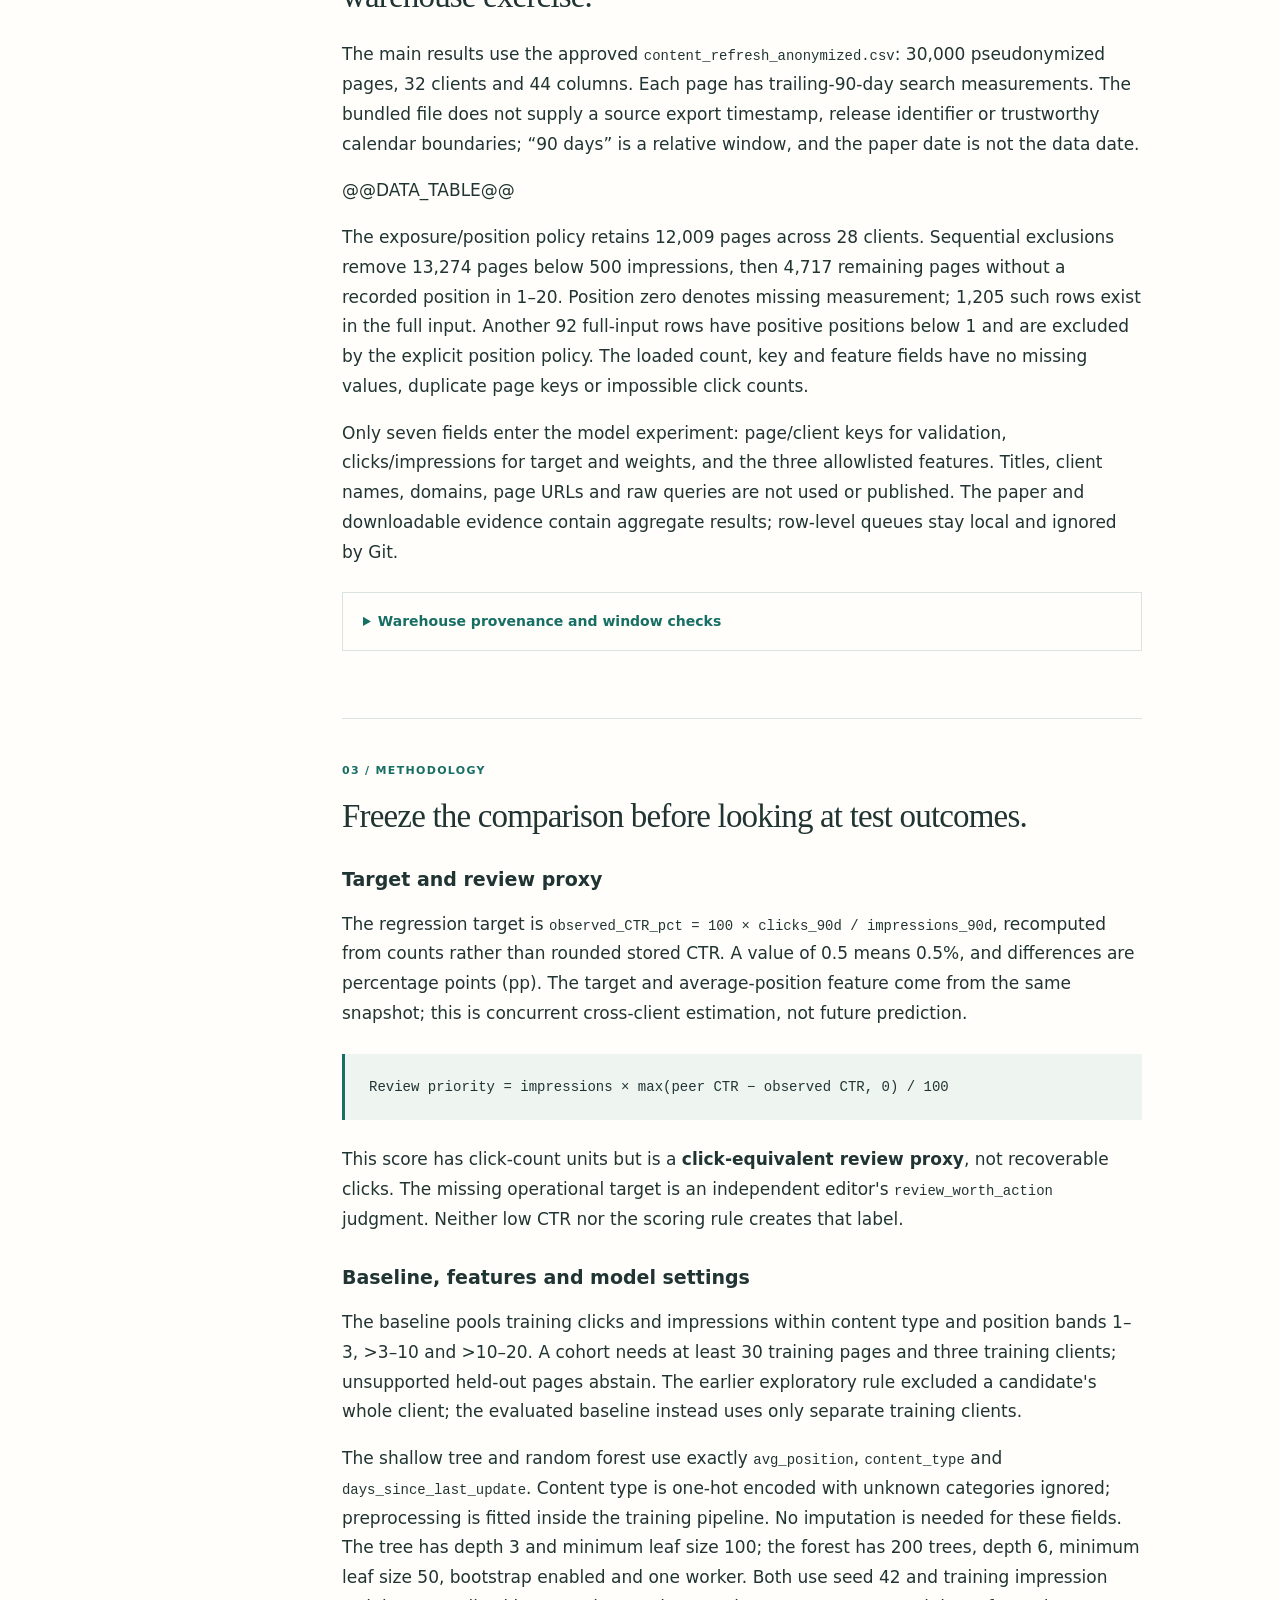
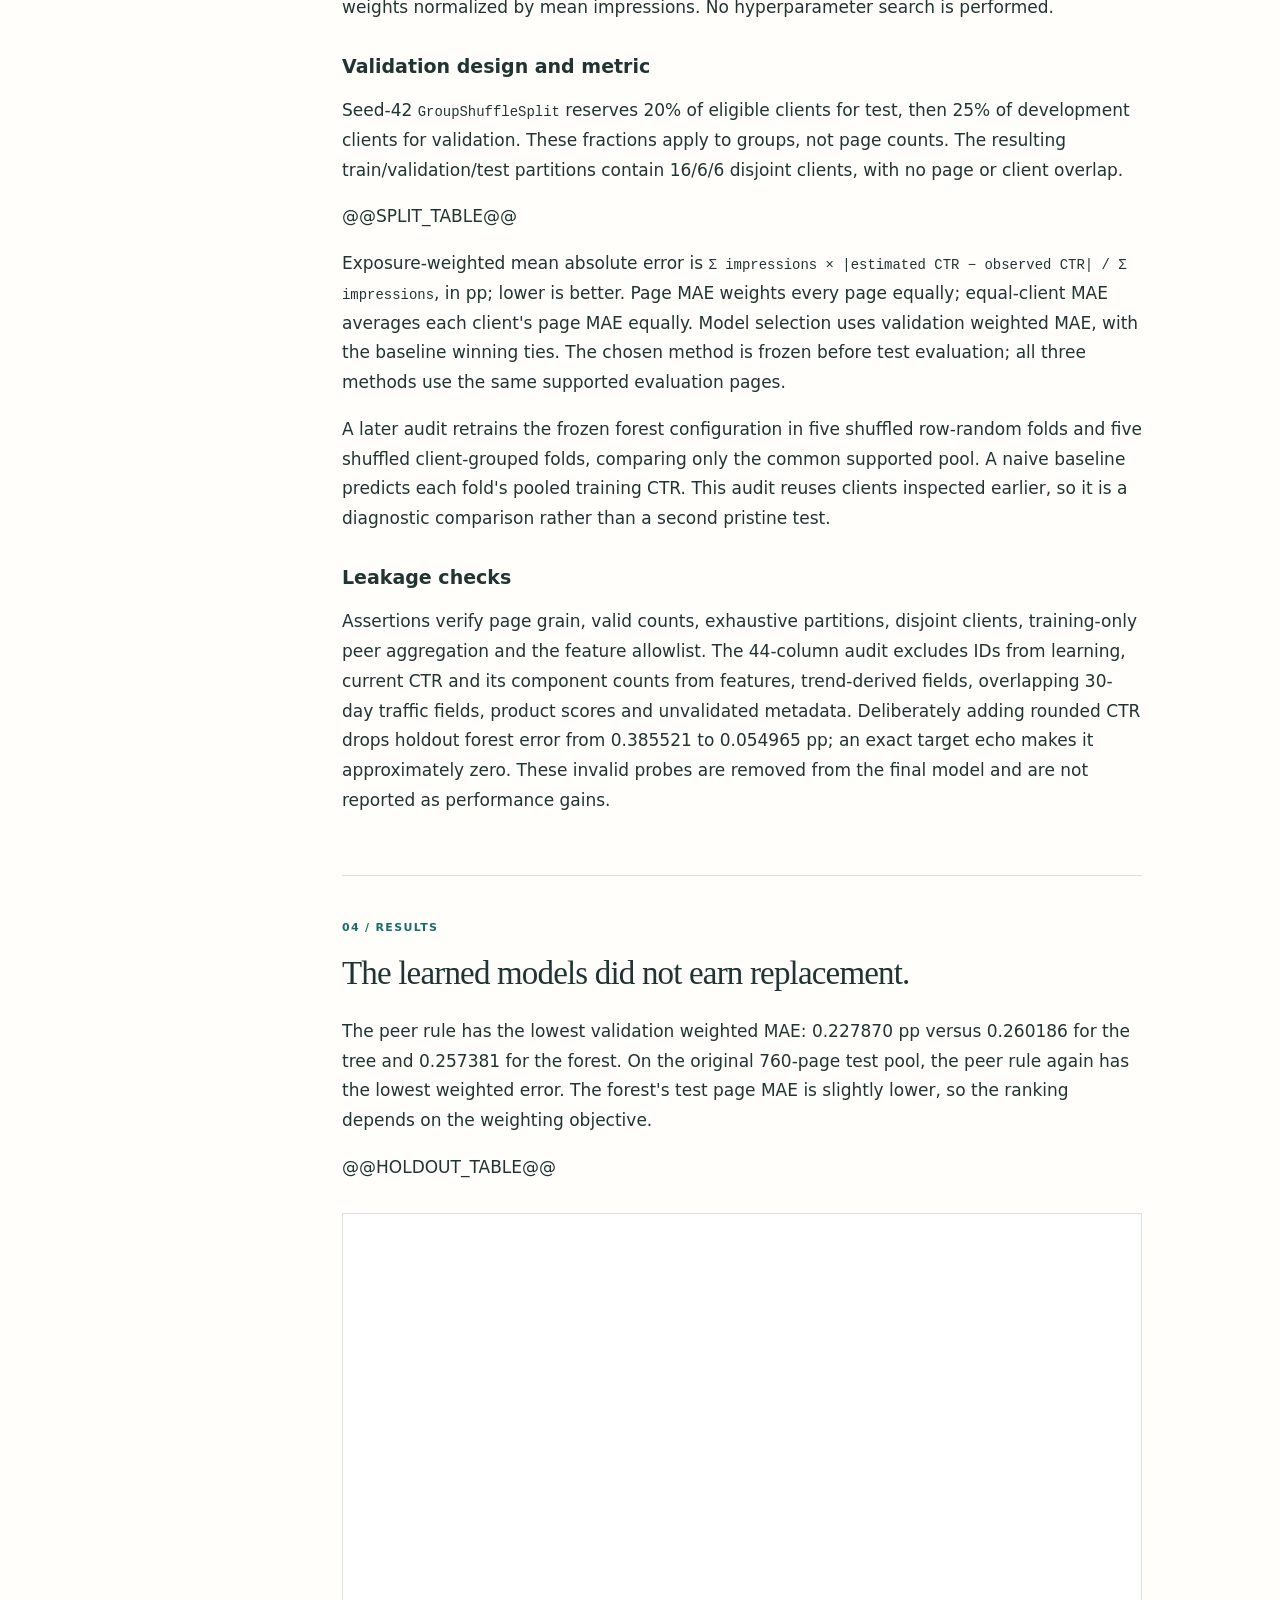
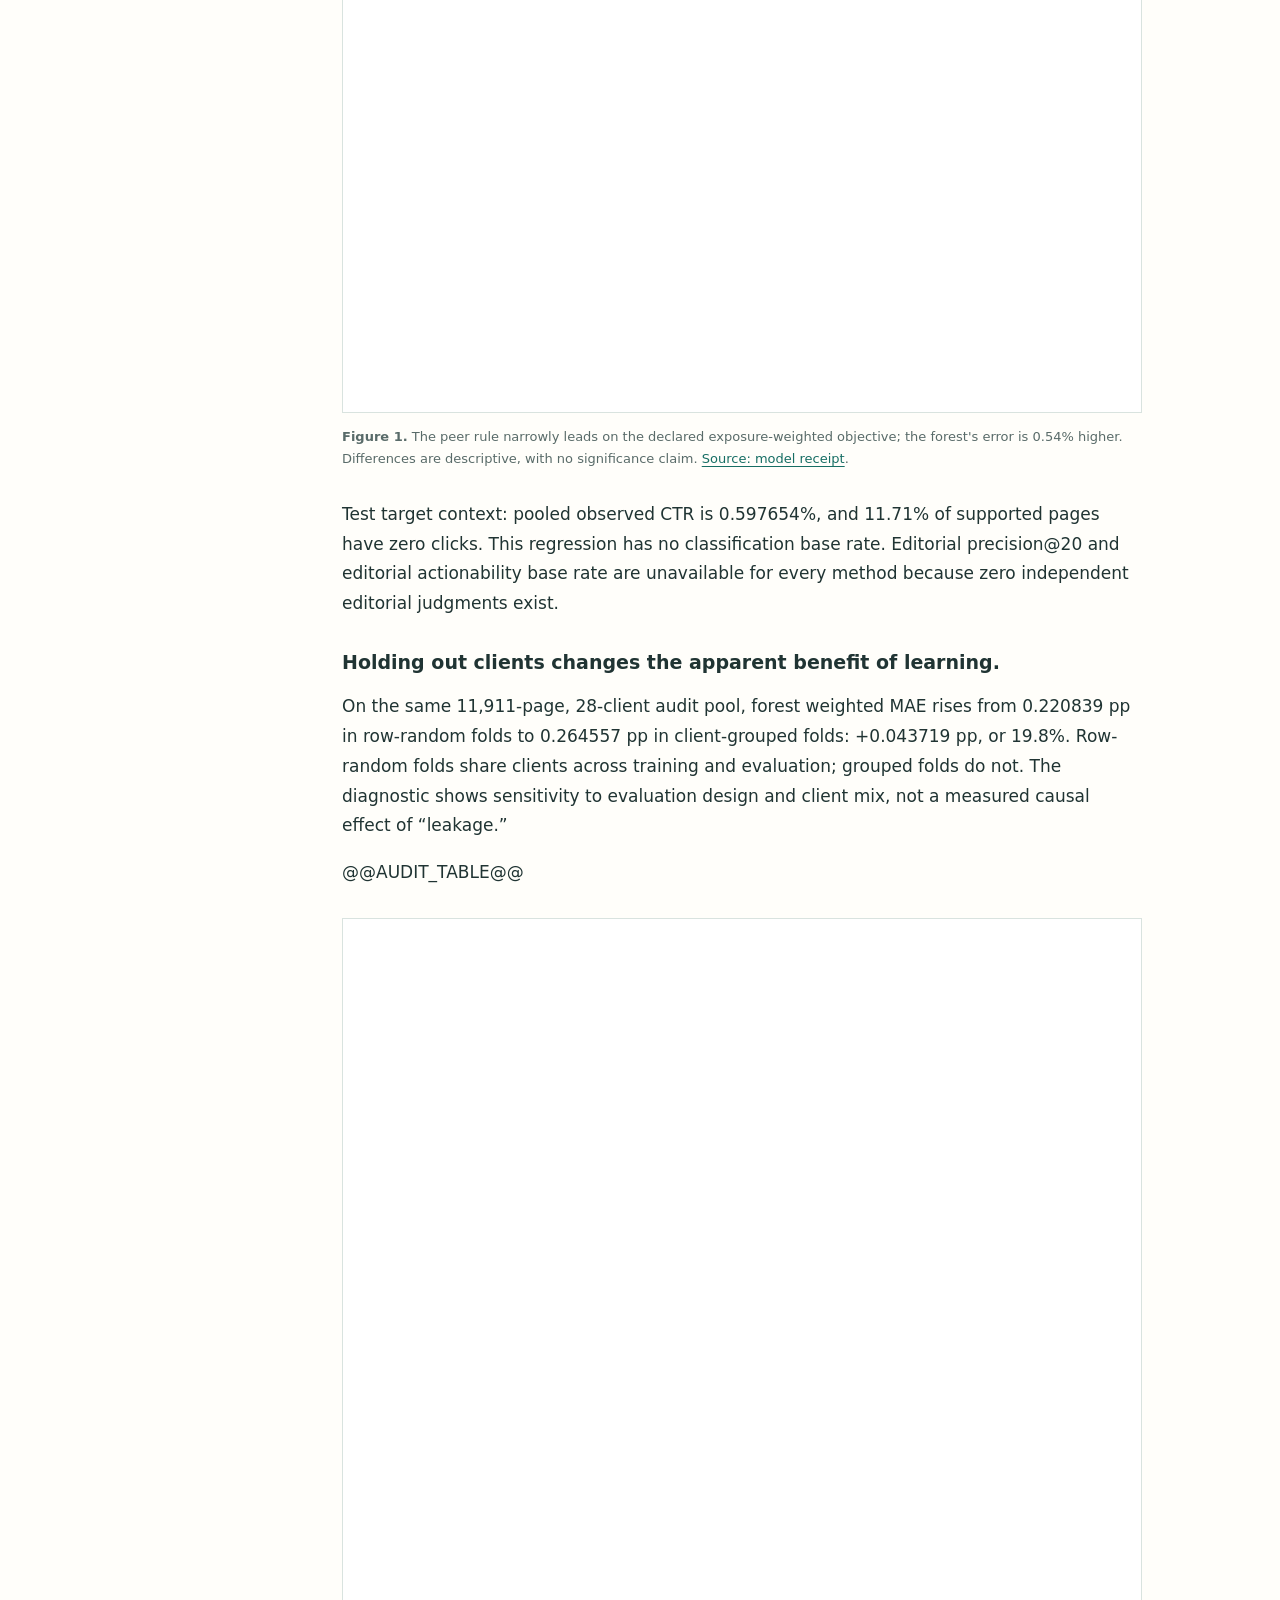
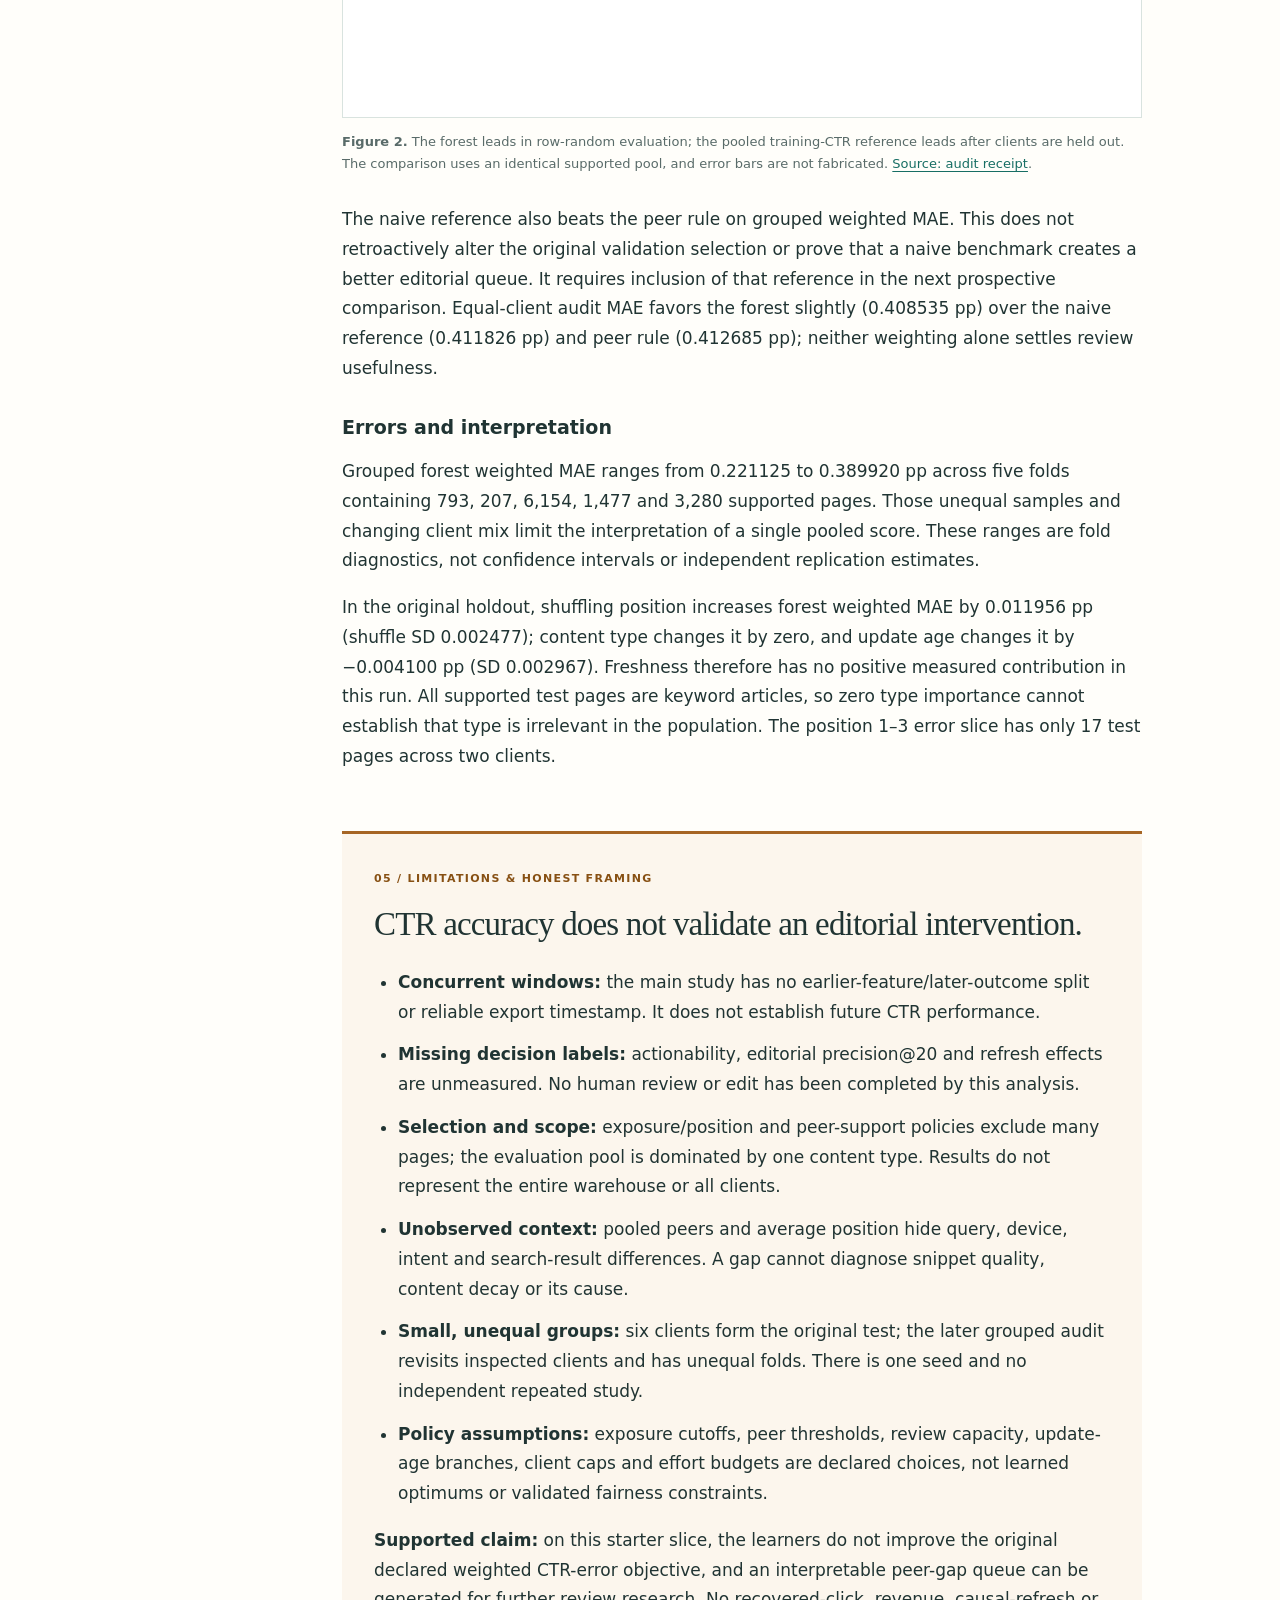
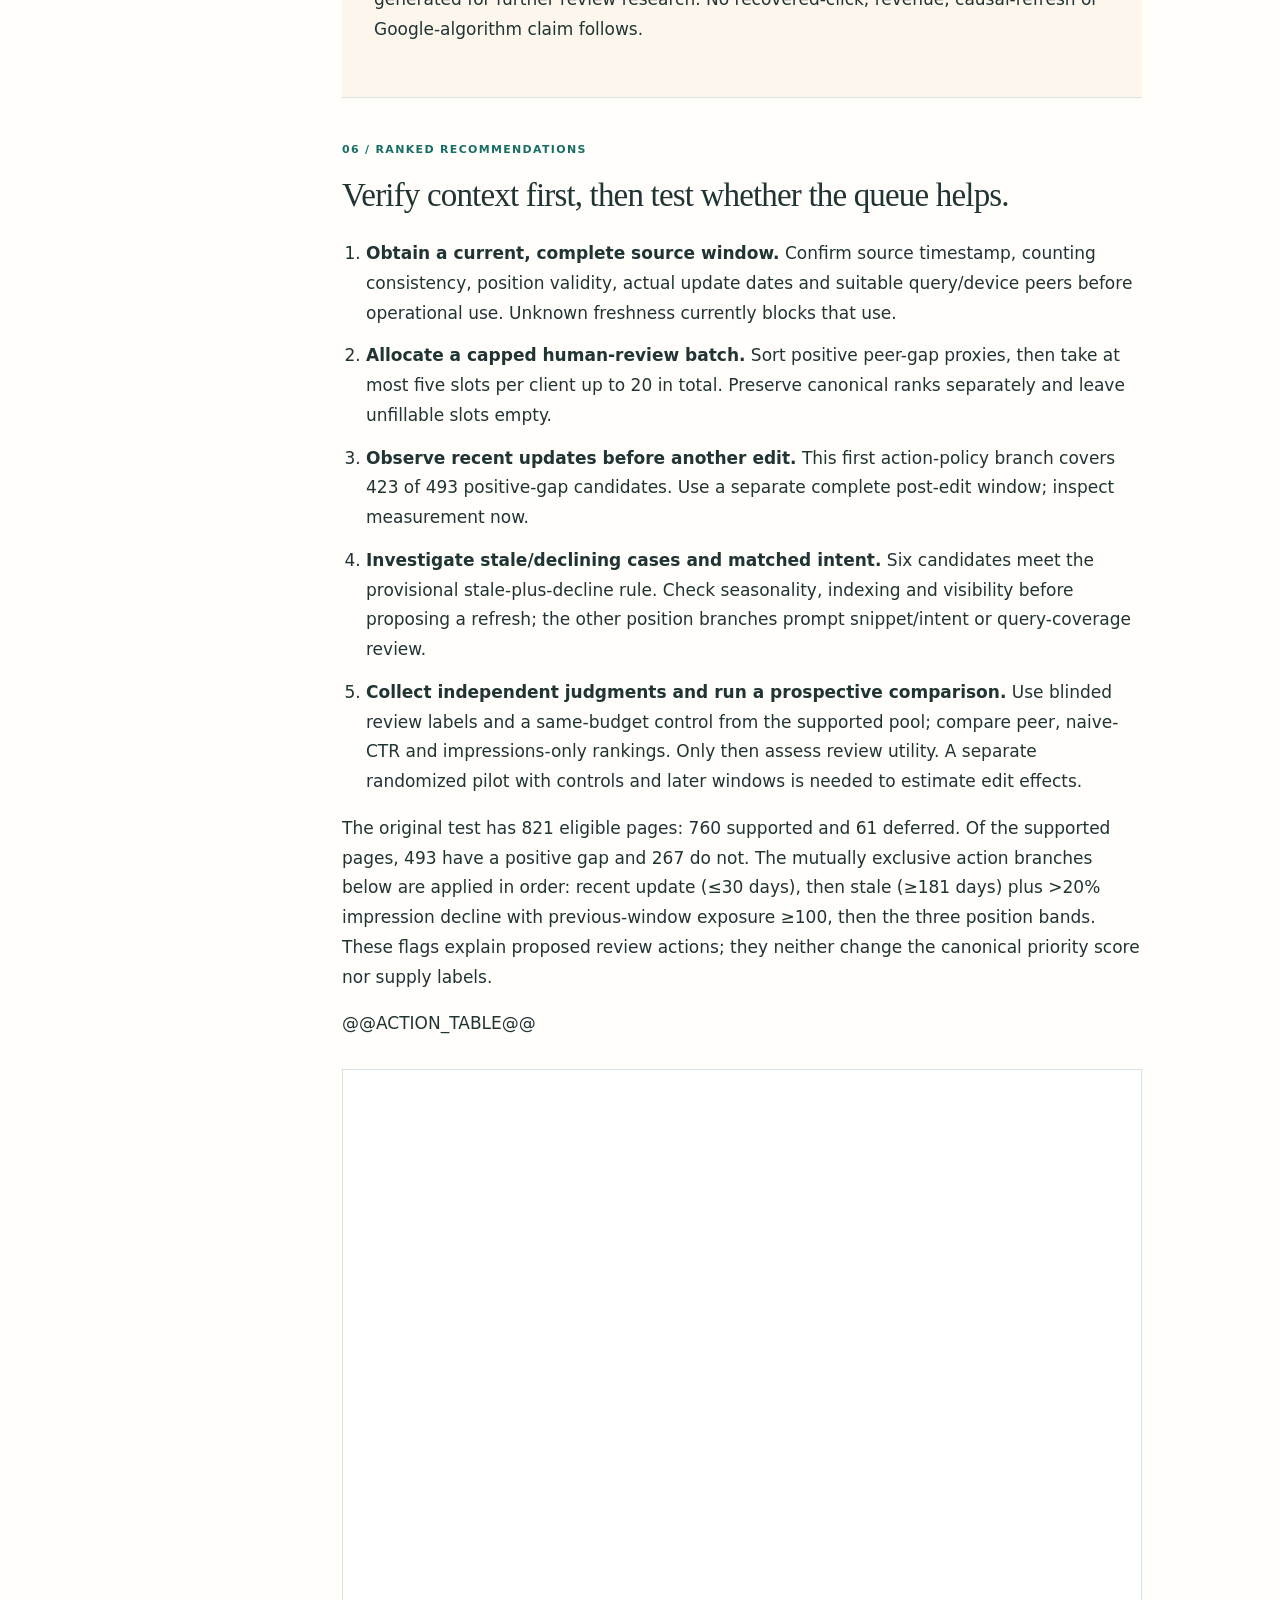
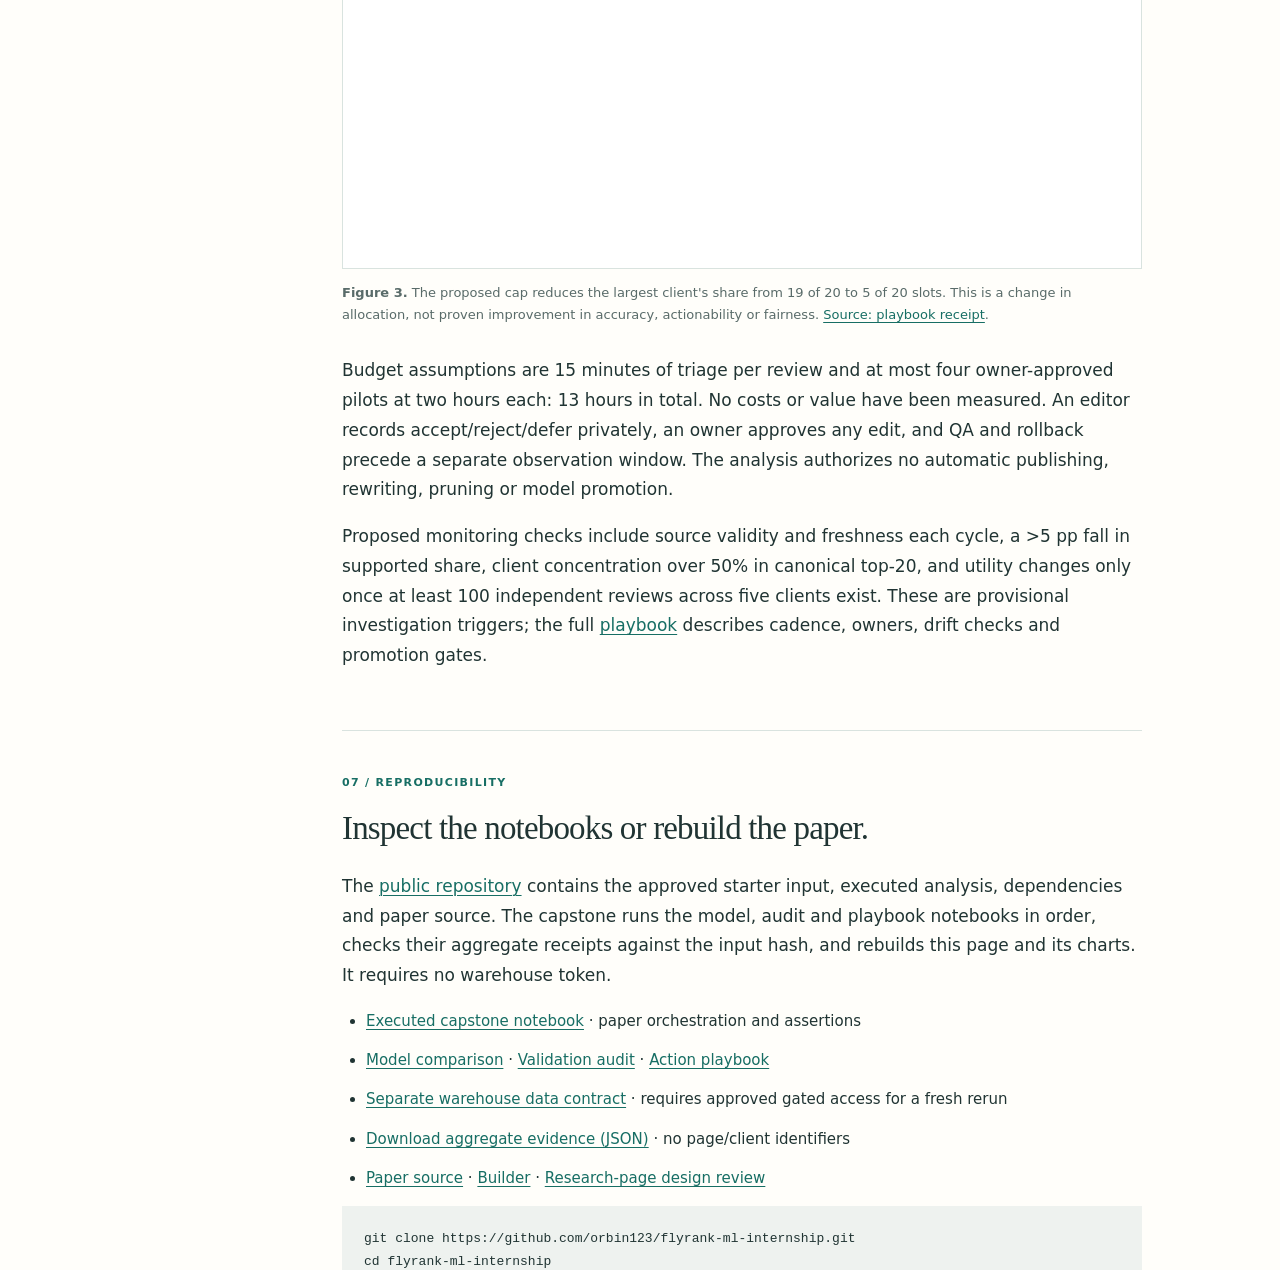
==== commit dad98638: "Complete ML-12 research story and demo cuts" ====
--- a/flyrank-ml-internship-starter-main/work/paper/index.template.html
+++ b/flyrank-ml-internship-starter-main/work/paper/index.template.html
@@ -30,7 +30,7 @@
 <main id="paper">
 <article>
 <div class="paper-header">
-  <p class="eyebrow">FlyRank ML Internship / ML-11 / Research paper</p>
+  <p class="eyebrow">FlyRank ML Internship / ML-11 paper / ML-12 case-study update</p>
   <h1>Can a learned CTR benchmark improve editorial review prioritization?</h1>
   <p class="dek">A client-holdout study finds no exposure-weighted error advantage for the learned models, and defines what evidence an editorial review queue still needs.</p>
   <div class="byline"><span><strong>Orbin Sunny</strong><br>Machine Learning track</span><span><strong>4 October 2026</strong><br>CTR opportunity scoring</span></div>
@@ -45,8 +45,8 @@
 <section id="introduction">
   <p class="section-number">01 / Introduction</p>
   <h2>Review attention is scarce; a CTR gap is only a starting point.</h2>
-  <p>An editor can inspect 20 pages in a review cycle, but thousands of visible pages capture few search clicks. A single low-CTR threshold does little to order that work: exact CTR below 0.5% flags 9,773 of the 12,009 eligible starter pages, or 81.38% of the pool.</p>
-  <p>The research question is whether a learned position-aware benchmark estimates observed CTR more accurately than a transparent position/content-type peer rule on unseen clients. The practical decision is which visible pages deserve authorized snippet, intent and measurement review. The unit of analysis is one page; the proposed output is a ranked queue with explicit reasons and abstentions.</p>
+  <p>FlyRank's real content problem is not simply finding pages with low CTR; it is deciding where a limited editorial review budget should go across a large client-content portfolio. An editor can inspect 20 pages in a review cycle, while thousands of visible pages capture few search clicks. A single low-CTR threshold does little to order that work: exact CTR below 0.5% flags 9,773 of the 12,009 eligible starter pages, or 81.38% of the pool.</p>
+  <p>This CTR opportunity-scoring lane turns that FlyRank problem into a testable question: does a learned position-aware benchmark estimate observed CTR more accurately than a transparent position/content-type peer rule on unseen clients? The practical decision is which visible pages deserve authorized snippet, intent and measurement review. The unit of analysis is one page; the proposed output is a ranked queue with explicit reasons and abstentions, not an automated editing system.</p>
   <p>A false positive wastes editorial time and may encourage a harmful unnecessary edit; a false negative leaves a possible opportunity uninspected. CTR estimation is a measurable surrogate for this decision. It is not an independent judgment that a page needs action, and the experiment does not measure improved traffic after editing.</p>
 </section>
 
@@ -177,7 +177,7 @@
   <p>The page's communication choices draw on <a href="https://www.nature.com/srep/author-instructions/submission-guidelines">Scientific Reports' manuscript guidance</a>, <a href="https://distill.pub/guide/">Distill's authoring guide</a>, the <a href="https://www.cs.mcgill.ca/~jpineau/ReproducibilityChecklist-v2.0.pdf">ML reproducibility checklist</a>, <a href="https://www.datawrapper.de/academy/annotate-tab">Datawrapper's chart annotations</a> and <a href="https://www.w3.org/WAI/tutorials/images/complex/">W3C's complex-image guidance</a>. These inform presentation; the linked notebooks and receipts supply all project findings.</p>
 </section>
 </article>
-<footer>Orbin Sunny · ML-11 · <a href="#top">Back to top ↑</a> · <a href="@@REPO@@">Repository</a></footer>
+<footer>Orbin Sunny · ML-11 paper / ML-12 case study · <a href="#top">Back to top ↑</a> · <a href="@@REPO@@">Repository</a></footer>
 </main>
 </div>
 </body>
